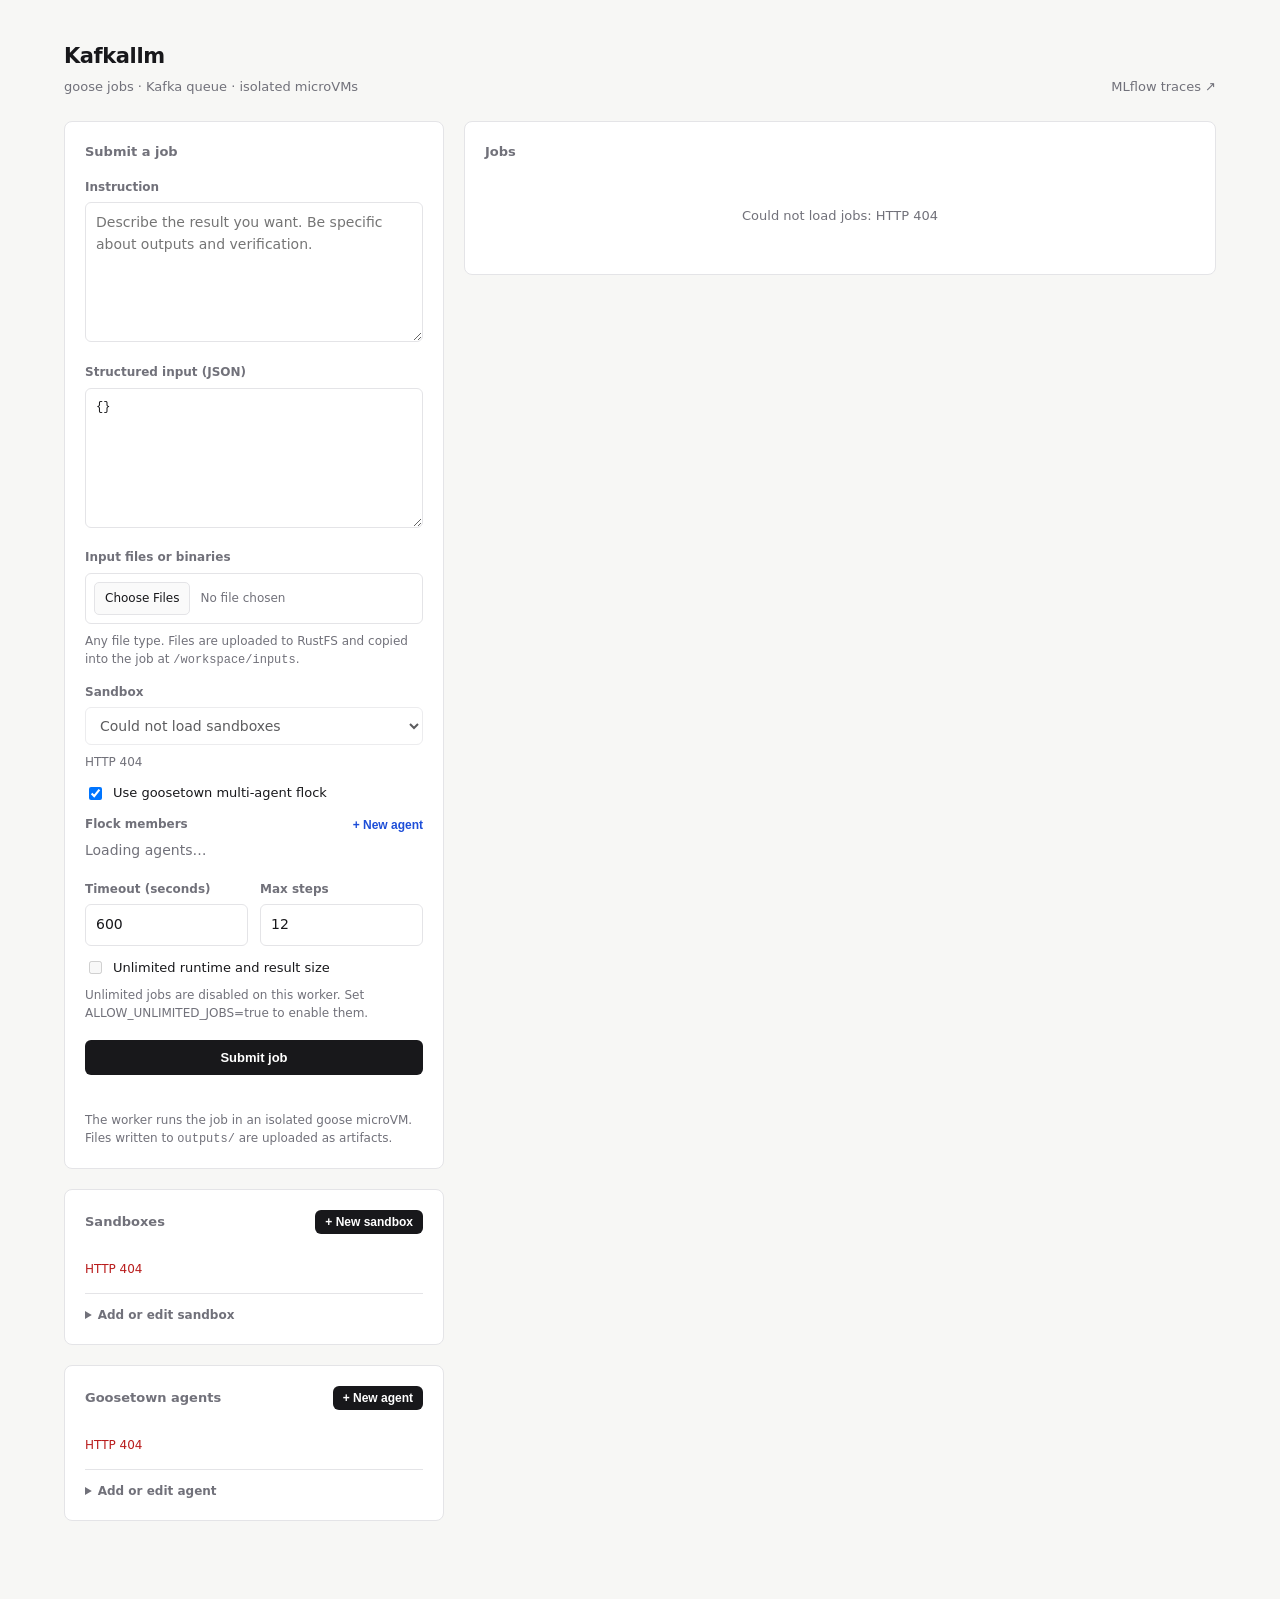
==== src/kafkallm/static/index.html @ 8dfeb46f "Add job cancellation and parallel worker slots" ====
<!doctype html>
<html lang="en">
<head>
  <meta charset="utf-8">
  <meta name="viewport" content="width=device-width, initial-scale=1">
  <title>Kafkallm · goose jobs</title>
  <style>
    :root {
      color-scheme: light;
      --bg: #f7f7f5;
      --panel: #ffffff;
      --panel-soft: #fafafa;
      --text: #18181b;
      --muted: #71717a;
      --border: #e4e4e7;
      --border-soft: #f0f0f1;
      --accent: #18181b;
      --accent-soft: #f4f4f5;
      --ok: #15803d;
      --warn: #a16207;
      --err: #b91c1c;
      --info: #1d4ed8;
    }
    * { box-sizing: border-box; }
    html { -webkit-text-size-adjust: 100%; }
    body {
      margin: 0;
      background: var(--bg);
      color: var(--text);
      font: 14px/1.55 ui-sans-serif, system-ui, -apple-system, "Segoe UI", sans-serif;
    }
    header {
      max-width: 1200px;
      margin: 0 auto;
      padding: 40px 24px 24px;
      display: flex;
      align-items: flex-end;
      justify-content: space-between;
      gap: 24px;
      flex-wrap: wrap;
    }
    header h1 {
      margin: 0;
      font-size: 21px;
      font-weight: 650;
      letter-spacing: -0.02em;
    }
    header .sub {
      margin: 4px 0 0;
      color: var(--muted);
      font-size: 13px;
    }
    header a.sub {
      text-decoration: none;
    }
    header a.sub:hover {
      color: var(--text);
    }
    main {
      max-width: 1200px;
      margin: 0 auto;
      padding: 0 24px 80px;
      display: grid;
      grid-template-columns: minmax(300px, 380px) minmax(0, 1fr);
      gap: 20px;
      align-items: start;
    }
    main > *,
    .stack,
    .stack > *,
    section {
      min-width: 0;
    }
    @media (max-width: 860px) {
      header { padding-top: 24px; }
      main { grid-template-columns: 1fr; }
    }
    section {
      background: var(--panel);
      border: 1px solid var(--border);
      border-radius: 8px;
      padding: 20px;
    }
    h2 {
      margin: 0 0 16px;
      font-size: 13px;
      font-weight: 600;
      color: var(--muted);
    }
    label {
      display: block;
      margin: 14px 0 6px;
      font-size: 12px;
      font-weight: 550;
      color: var(--muted);
    }
    input, textarea, select {
      width: 100%;
      background: #fff;
      color: var(--text);
      border: 1px solid var(--border);
      border-radius: 6px;
      padding: 9px 10px;
      font: inherit;
      outline: none;
      transition: border-color .15s ease, box-shadow .15s ease;
    }
    input:focus, textarea:focus, select:focus {
      border-color: #a1a1aa;
      box-shadow: 0 0 0 3px var(--accent-soft);
    }
    textarea {
      min-height: 140px;
      resize: vertical;
    }
    #input {
      font-family: ui-monospace, SFMono-Regular, Menlo, monospace;
      font-size: 12px;
    }
    input[type="file"] {
      color: var(--muted);
      font-size: 12px;
      padding: 8px;
    }
    input[type="file"]::file-selector-button {
      margin-right: 10px;
      padding: 6px 10px;
      border: 1px solid var(--border);
      border-radius: 5px;
      background: var(--panel-soft);
      color: var(--text);
      font: inherit;
      cursor: pointer;
    }
    .row {
      display: grid;
      grid-template-columns: 1fr 1fr;
      gap: 12px;
    }
    button {
      margin-top: 18px;
      width: 100%;
      padding: 10px 14px;
      border: 0;
      border-radius: 6px;
      background: var(--accent);
      color: #fff;
      font-weight: 600;
      font-size: 13px;
      cursor: pointer;
      transition: background .15s ease, opacity .15s ease;
    }
    button:hover { background: #27272a; }
    button:disabled { opacity: .45; cursor: wait; }
    .hint {
      color: var(--muted);
      font-size: 12px;
      line-height: 1.5;
      margin-top: 8px;
    }
    .message {
      min-height: 18px;
      margin-top: 10px;
      font-size: 12px;
    }
    .message.error { color: var(--err); }
    .message.ok { color: var(--ok); }
    table {
      width: 100%;
      border-collapse: collapse;
      font-size: 13px;
    }
    th {
      padding: 0 8px 8px;
      border-bottom: 1px solid var(--border);
      color: var(--muted);
      font-size: 11px;
      font-weight: 600;
      text-align: left;
    }
    td {
      padding: 10px 8px;
      border-bottom: 1px solid var(--border-soft);
      vertical-align: middle;
    }
    tbody tr { cursor: pointer; }
    tbody tr:hover { background: var(--panel-soft); }
    tbody tr.selected { background: var(--accent-soft); }
    tbody tr:last-child td { border-bottom: 0; }
    .badge {
      display: inline-block;
      padding: 2px 7px;
      border-radius: 4px;
      background: var(--accent-soft);
      color: var(--muted);
      font-size: 10px;
      font-weight: 650;
      letter-spacing: .03em;
      text-transform: uppercase;
      white-space: nowrap;
    }
    .badge.queued { background: #fef3c7; color: var(--warn); }
    .badge.running { background: #dbeafe; color: var(--info); }
    .badge.succeeded { background: #dcfce7; color: var(--ok); }
    .badge.failed, .badge.invalid { background: #fee2e2; color: var(--err); }
    .badge.cancelled { background: #f4f4f5; color: var(--muted); }
    button.danger {
      background: var(--err);
    }
    button.danger:hover { background: #991b1b; }
    .mono {
      font-family: ui-monospace, SFMono-Regular, Menlo, monospace;
      font-size: 12px;
    }
    .muted { color: var(--muted); }
    .snippet {
      max-width: 360px;
      overflow: hidden;
      text-overflow: ellipsis;
      white-space: nowrap;
    }
    .empty {
      padding: 28px 8px;
      color: var(--muted);
      font-size: 13px;
      text-align: center;
    }
    .stack { display: grid; gap: 20px; align-items: start; }
    .check {
      display: flex;
      align-items: center;
      gap: 8px;
      margin: 12px 0 4px;
      color: var(--text);
      font-size: 13px;
      font-weight: 500;
    }
    .check input { width: auto; }
    .agent-options { display: grid; gap: 6px; margin-bottom: 4px; }
    .agent-options[hidden] { display: none; }
    .agent-option {
      display: flex;
      align-items: center;
      gap: 8px;
      padding: 7px 9px;
      border: 1px solid var(--border);
      border-radius: 6px;
      font-size: 12px;
    }
    .agent-option input { width: auto; }
    .agent-option .role {
      margin-left: auto;
      color: var(--muted);
      font-size: 11px;
    }
    .agent-list {
      display: grid;
      gap: 8px;
      min-width: 0;
    }
    .agent-row {
      display: flex;
      align-items: flex-start;
      flex-wrap: wrap;
      gap: 8px 12px;
      min-width: 0;
      padding: 10px;
      border: 1px solid var(--border);
      border-radius: 6px;
    }
    .agent-row.disabled { opacity: .55; }
    .agent-row .info {
      flex: 1 1 150px;
      min-width: 0;
      overflow: hidden;
    }
    .agent-row .name {
      font-size: 13px;
      font-weight: 600;
      overflow-wrap: anywhere;
    }
    .agent-row .meta {
      color: var(--muted);
      font-size: 11px;
      overflow-wrap: anywhere;
    }
    .agent-row .actions {
      display: flex;
      flex: 0 0 auto;
      flex-wrap: wrap;
      gap: 6px;
    }
    .agent-row button {
      width: auto;
      margin: 0;
      padding: 4px 8px;
      border: 1px solid var(--border);
      background: transparent;
      color: var(--muted);
      font-size: 11px;
      font-weight: 500;
    }
    .agent-row button:hover {
      background: var(--panel-soft);
      color: var(--text);
    }
    details {
      margin-top: 14px;
      padding-top: 12px;
      border-top: 1px solid var(--border);
    }
    summary {
      cursor: pointer;
      color: var(--muted);
      font-size: 12px;
      font-weight: 600;
    }
    #agent-instructions {
      min-height: 90px;
      font-family: ui-monospace, SFMono-Regular, Menlo, monospace;
      font-size: 12px;
    }
    .agent-actions { display: flex; gap: 8px; }
    .agent-actions button { margin-top: 14px; }
    .panel-head {
      display: flex;
      align-items: center;
      justify-content: space-between;
      gap: 12px;
      margin-bottom: 16px;
    }
    .panel-head h2 { margin: 0; }
    .compact {
      width: auto;
      margin: 0;
      padding: 5px 10px;
      font-size: 12px;
      font-weight: 600;
    }
    button.link-button {
      width: auto;
      margin: 0;
      padding: 0;
      border: 0;
      background: transparent;
      color: var(--info);
      font-size: 12px;
      font-weight: 600;
    }
    button.link-button:hover {
      background: transparent;
      color: var(--text);
      text-decoration: underline;
    }
    .flock-head {
      display: flex;
      align-items: center;
      justify-content: space-between;
      gap: 8px;
      margin: 12px 0 6px;
      font-size: 12px;
    }
    .flock-head .muted {
      font-size: 12px;
      font-weight: 600;
    }
    #sandbox-instructions { min-height: 90px; }
    #sandbox-env {
      min-height: 76px;
      font-family: ui-monospace, SFMono-Regular, Menlo, monospace;
      font-size: 12px;
    }
    button.secondary {
      background: transparent;
      color: var(--muted);
      border: 1px solid var(--border);
    }
    button.secondary:hover {
      background: var(--panel-soft);
      color: var(--text);
    }
    #jobs {
      max-width: 100%;
      overflow-x: auto;
    }
    #jobs table {
      width: 100%;
      min-width: 0;
      table-layout: fixed;
    }
    #jobs th,
    #jobs td {
      overflow-wrap: anywhere;
    }
    #jobs td.mono {
      word-break: break-all;
    }
    tbody tr.detail-row { cursor: default; }
    tbody tr.detail-row:hover { background: transparent; }
    .detail-row > td {
      padding: 0 8px 18px;
      background: var(--panel-soft);
      overflow-wrap: anywhere;
    }
    .detail-row .mono {
      word-break: break-all;
    }
    .detail-row section {
      margin: 0;
      padding: 18px 4px 4px;
      border: 0;
      border-top: 1px solid var(--border);
      border-radius: 0;
    }
    .grid {
      display: grid;
      grid-template-columns: repeat(auto-fit, minmax(150px, 1fr));
      gap: 14px 20px;
      margin-bottom: 4px;
    }
    .field .k {
      color: var(--muted);
      font-size: 11px;
      font-weight: 600;
    }
    .field .v {
      margin-top: 2px;
      font-size: 13px;
      word-break: break-word;
    }
    .block { margin-top: 20px; }
    .block h3 {
      margin: 0 0 7px;
      color: var(--muted);
      font-size: 11px;
      font-weight: 600;
    }
    .block-head {
      display: flex;
      align-items: center;
      justify-content: space-between;
      gap: 12px;
      margin-bottom: 7px;
    }
    .block-head h3 { margin: 0; }
    .download-link {
      color: var(--info);
      font-size: 12px;
      font-weight: 600;
      white-space: nowrap;
      text-decoration: none;
    }
    .download-link:hover { text-decoration: underline; }
    .artifact-line {
      display: flex;
      align-items: baseline;
      justify-content: space-between;
      gap: 12px;
      padding: 5px 0;
      border-bottom: 1px solid var(--border-soft);
    }
    .artifact-line:last-child { border-bottom: 0; }
    .artifact-line .mono { word-break: break-all; }
    pre {
      margin: 0;
      padding: 12px;
      background: var(--panel-soft);
      border: 1px solid var(--border);
      border-radius: 6px;
      overflow: auto;
      max-height: 320px;
      white-space: pre-wrap;
      word-break: break-word;
      font: 12px/1.6 ui-monospace, SFMono-Regular, Menlo, monospace;
    }
    .events { border-top: 1px solid var(--border-soft); }
    .event {
      padding: 10px 0;
      border: 0;
      border-bottom: 1px solid var(--border-soft);
      border-radius: 0;
      background: transparent;
    }
    .event:last-child { border-bottom: 0; }
    .event .line {
      display: flex;
      gap: 10px;
      flex-wrap: wrap;
      align-items: baseline;
    }
    .event .type { font-weight: 600; }
    .event .err {
      margin-top: 4px;
      color: var(--err);
      font-size: 12px;
      white-space: pre-wrap;
    }
    a {
      color: var(--text);
      text-underline-offset: 2px;
    }
  </style>
</head>
<body>
  <header>
    <div>
      <h1>Kafkallm</h1>
      <p class="sub">goose jobs · Kafka queue · isolated microVMs</p>
    </div>
    <a class="sub" href="http://localhost:5000" target="_blank" rel="noreferrer">MLflow traces ↗</a>
  </header>

  <main>
    <div class="stack">
    <section>
      <h2>Submit a job</h2>
      <form id="job-form">
        <label for="instruction">Instruction</label>
        <textarea id="instruction" required placeholder="Describe the result you want. Be specific about outputs and verification."></textarea>

        <label for="input">Structured input (JSON)</label>
        <textarea id="input" spellcheck="false">{}</textarea>

        <label for="files">Input files or binaries</label>
        <input id="files" type="file" multiple>
        <div class="hint">Any file type. Files are uploaded to RustFS and copied into the job at <span class="mono">/workspace/inputs</span>.</div>

        <label for="sandbox">Sandbox</label>
        <select id="sandbox" disabled>
          <option value="">Loading sandboxes…</option>
        </select>
        <div id="sandbox-hint" class="hint">The environment provides the job image and its tools.</div>

        <label class="check"><input id="multi_agent" type="checkbox" checked> Use goosetown multi-agent flock</label>
        <div class="flock-head">
          <span class="muted">Flock members</span>
          <button id="agent-new-inline" type="button" class="link-button">+ New agent</button>
        </div>
        <div id="agent-options" class="agent-options"><span class="muted">Loading agents…</span></div>

        <div id="limit-fields" class="row">
          <div>
            <label for="timeout">Timeout (seconds)</label>
            <input id="timeout" type="number" min="1" max="3600" value="600">
          </div>
          <div>
            <label for="max_steps">Max steps</label>
            <input id="max_steps" type="number" min="1" max="50" value="12">
          </div>
        </div>

        <label class="check"><input id="unlimited" type="checkbox" disabled> Unlimited runtime and result size</label>
        <div id="unlimited-hint" class="hint">Checking this disables the job timeout and Goose turn cap. Oversized results are preserved as a <span class="mono">result-full.md</span> artifact.</div>

        <button id="submit" type="submit">Submit job</button>
        <div id="message" class="message"></div>
        <div class="hint">The worker runs the job in an isolated goose microVM. Files written to <span class="mono">outputs/</span> are uploaded as artifacts.</div>
      </form>
    </section>

    <section id="sandboxes-panel">
      <div class="panel-head">
        <h2>Sandboxes</h2>
        <button id="sandbox-new" type="button" class="compact">+ New sandbox</button>
      </div>
      <div id="sandboxes" class="agent-list"><span class="muted">Loading sandboxes…</span></div>
      <details id="sandbox-details">
        <summary>Add or edit sandbox</summary>
        <form id="sandbox-form">
          <input id="sandbox-id" type="hidden">
          <label for="sandbox-name">Name</label>
          <input id="sandbox-name" required placeholder="e.g. Malware analysis">
          <label for="sandbox-image">Container image</label>
          <input id="sandbox-image" required placeholder="localhost/kafkallm-malware-job:latest">
          <div class="hint">Build the image into the rootless Podman storage first. Registry images are pulled when the worker can reach them.</div>
          <label for="sandbox-description">Description</label>
          <input id="sandbox-description" placeholder="What this environment is for">
          <label for="sandbox-instructions">Prompt notes (optional)</label>
          <textarea id="sandbox-instructions" placeholder="Capabilities or conventions the agent should know about this environment."></textarea>
          <label for="sandbox-env">Extra environment (JSON, optional)</label>
          <textarea id="sandbox-env" spellcheck="false" placeholder='{"MY_TOOL_HOME": "/opt/mytool"}'>{}</textarea>
          <label for="sandbox-extensions">Goose extensions (comma separated, optional)</label>
          <input id="sandbox-extensions" placeholder="rea:/opt/kafkallm/rea-mcp">
          <label class="check"><input id="sandbox-enabled" type="checkbox" checked> Enabled</label>
          <div class="agent-actions">
            <button id="sandbox-save" type="submit">Save sandbox</button>
            <button id="sandbox-reset" type="button" class="secondary">New</button>
          </div>
          <div id="sandbox-message" class="message"></div>
        </form>
      </details>
    </section>

    <section id="agents-panel">
      <div class="panel-head">
        <h2>Goosetown agents</h2>
        <button id="agent-new" type="button" class="compact">+ New agent</button>
      </div>
      <div id="agents" class="agent-list"><span class="muted">Loading agents…</span></div>
      <details>
        <summary>Add or edit agent</summary>
        <form id="agent-form">
          <input id="agent-id" type="hidden">
          <label for="agent-name">Name</label>
          <input id="agent-name" required placeholder="e.g. Security reviewer">
          <div class="hint">The name is shown in the flock list and can be changed at any time.</div>
          <div class="row">
            <div>
              <label for="agent-role">Role</label>
              <input id="agent-role" placeholder="reviewer">
            </div>
            <div>
              <label for="agent-skills">Skills (comma separated)</label>
              <input id="agent-skills" placeholder="goosetown-reviewer">
            </div>
          </div>
          <label for="agent-description">Description</label>
          <input id="agent-description" placeholder="What this agent is for">
          <label for="agent-instructions">Instructions</label>
          <textarea id="agent-instructions" class="small" placeholder="Role-specific instructions passed to the delegate."></textarea>
          <label class="check"><input id="agent-enabled" type="checkbox" checked> Enabled</label>
          <div class="agent-actions">
            <button id="agent-save" type="submit">Save agent</button>
            <button id="agent-reset" type="button" class="secondary">New</button>
          </div>
          <div id="agent-message" class="message"></div>
        </form>
      </details>
    </section>
    </div>

    <section>
      <h2>Jobs</h2>
      <div id="jobs" class="empty">Loading…</div>
    </section>
  </main>

  <script>
    const state = { jobs: [], agents: [], sandboxes: [], features: { unlimited_jobs: false }, selected: null, selectedAgents: null, detail: null, detailError: null, timer: null };
    const $ = (id) => document.getElementById(id);

    function esc(value) {
      return String(value ?? "").replace(/[&<>"']/g, (ch) => ({
        "&": "&amp;", "<": "&lt;", ">": "&gt;", '"': "&quot;", "'": "&#39;",
      }[ch]));
    }

    function fmtTime(value) {
      if (!value) return "—";
      const date = new Date(value);
      if (Number.isNaN(date.getTime())) return String(value);
      return date.toLocaleString();
    }

    function duration(job) {
      if (!job.started_at) return "—";
      const start = new Date(job.started_at).getTime();
      const end = job.finished_at ? new Date(job.finished_at).getTime() : Date.now();
      if (Number.isNaN(start) || Number.isNaN(end)) return "—";
      const seconds = Math.max(0, Math.round((end - start) / 1000));
      return seconds < 60 ? `${seconds}s` : `${Math.floor(seconds / 60)}m ${seconds % 60}s`;
    }

    function badge(status) {
      return `<span class="badge ${esc(status)}">${esc(status)}</span>`;
    }

    function jobStatus(job) {
      return job.cancelled ? "cancelled" : job.status;
    }

    async function api(path, options) {
      const response = await fetch(path, options);
      const data = await response.json().catch(() => ({}));
      if (!response.ok) throw new Error(data.error || `HTTP ${response.status}`);
      return data;
    }

    async function uploadFiles(files) {
      const form = new FormData();
      for (const file of files) form.append("files", file, file.name);
      const data = await api("/api/uploads", { method: "POST", body: form });
      return data.input_files || [];
    }

    const enabledAgents = () => state.agents.filter((agent) => agent.enabled);
    const enabledSandboxes = () => state.sandboxes.filter((sandbox) => sandbox.enabled);
    const sandboxSpec = (sandboxId) => state.sandboxes.find((sandbox) => sandbox.sandbox_id === sandboxId);
    const sandboxLabel = (sandboxId) => sandboxSpec(sandboxId)?.name || sandboxId || "default";

    function renderSandboxOptions() {
      const select = $("sandbox");
      const sandboxes = enabledSandboxes();
      if (!sandboxes.length) {
        select.innerHTML = `<option value="">No enabled sandboxes</option>`;
        select.disabled = true;
        $("sandbox-hint").textContent = "Add an environment below before submitting a job.";
        return;
      }
      const previous = select.value || "default";
      select.disabled = false;
      select.innerHTML = sandboxes.map((sandbox) => `
        <option value="${esc(sandbox.sandbox_id)}">${esc(sandbox.name)}</option>`).join("");
      if (sandboxes.some((sandbox) => sandbox.sandbox_id === previous)) {
        select.value = previous;
      } else if (sandboxes.some((sandbox) => sandbox.sandbox_id === "default")) {
        select.value = "default";
      } else {
        select.value = sandboxes[0].sandbox_id;
      }
      updateSandboxHint();
    }

    function updateSandboxHint() {
      const sandbox = sandboxSpec($("sandbox").value);
      $("sandbox-hint").textContent = sandbox
        ? `${sandbox.description || "No description."} Image: ${sandbox.image}.`
        : "The environment provides the job image and its tools.";
    }

    function renderSandboxes() {
      const container = $("sandboxes");
      if (!state.sandboxes.length) {
        container.innerHTML = `<span class="muted">No sandboxes yet.</span>`;
        return;
      }
      container.innerHTML = state.sandboxes.map((sandbox) => `
        <div class="agent-row ${sandbox.enabled ? "" : "disabled"}">
          <div class="info">
            <div class="name">${esc(sandbox.name)}</div>
            <div class="meta mono">${esc(sandbox.sandbox_id)} · ${esc(sandbox.image)}</div>
            <div class="meta">${esc(sandbox.description || "")}</div>
          </div>
          <div class="actions">
            <button type="button" data-sandbox-edit="${esc(sandbox.sandbox_id)}">Edit</button>
            ${sandbox.enabled && sandbox.sandbox_id !== "default" ? `<button type="button" data-sandbox-disable="${esc(sandbox.sandbox_id)}">Disable</button>` : ""}
          </div>
        </div>`).join("");
      for (const button of container.querySelectorAll("[data-sandbox-edit]")) {
        button.addEventListener("click", () => editSandbox(button.dataset.sandboxEdit));
      }
      for (const button of container.querySelectorAll("[data-sandbox-disable]")) {
        button.addEventListener("click", () => disableSandbox(button.dataset.sandboxDisable));
      }
    }

    async function loadSandboxes() {
      try {
        const data = await api("/api/sandboxes");
        state.sandboxes = data.sandboxes || [];
        renderSandboxOptions();
        renderSandboxes();
      } catch (error) {
        $("sandboxes").innerHTML = `<span class="message error">${esc(error.message)}</span>`;
        $("sandbox").innerHTML = `<option value="">Could not load sandboxes</option>`;
        $("sandbox").disabled = true;
        $("sandbox-hint").textContent = error.message;
      }
    }

    async function loadFeatures() {
      try {
        const data = await api("/api/features");
        state.features = { ...state.features, ...data };
      } catch (error) {
        state.features.unlimited_jobs = false;
      }
      $("unlimited").disabled = !state.features.unlimited_jobs;
      if (!state.features.unlimited_jobs) {
        $("unlimited").checked = false;
        $("unlimited-hint").textContent = "Unlimited jobs are disabled on this worker. Set ALLOW_UNLIMITED_JOBS=true to enable them.";
      }
      syncUnlimited();
    }

    function syncUnlimited() {
      const unlimited = $("unlimited").checked;
      $("limit-fields").style.display = unlimited ? "none" : "";
      $("timeout").disabled = unlimited;
      $("max_steps").disabled = unlimited;
    }

    function resetSandboxForm() {
      $("sandbox-id").value = "";
      $("sandbox-name").value = "";
      $("sandbox-image").value = "";
      $("sandbox-description").value = "";
      $("sandbox-instructions").value = "";
      $("sandbox-env").value = "{}";
      $("sandbox-extensions").value = "";
      $("sandbox-enabled").checked = true;
      $("sandbox-message").className = "message";
      $("sandbox-message").textContent = "";
    }

    function openNewSandbox() {
      resetSandboxForm();
      $("sandbox-details").open = true;
      $("sandbox-name").focus();
    }

    function editSandbox(sandboxId) {
      const sandbox = sandboxSpec(sandboxId);
      if (!sandbox) return;
      $("sandbox-id").value = sandbox.sandbox_id;
      $("sandbox-name").value = sandbox.name;
      $("sandbox-image").value = sandbox.image;
      $("sandbox-description").value = sandbox.description || "";
      $("sandbox-instructions").value = sandbox.instructions || "";
      $("sandbox-env").value = JSON.stringify(sandbox.env || {}, null, 2);
      $("sandbox-extensions").value = (sandbox.extensions || []).join(", ");
      $("sandbox-enabled").checked = sandbox.enabled;
      $("sandbox-message").className = "message";
      $("sandbox-message").textContent = "";
      $("sandbox-details").open = true;
      $("sandbox-name").focus();
    }

    async function disableSandbox(sandboxId) {
      try {
        await api(`/api/sandboxes/${encodeURIComponent(sandboxId)}`, { method: "DELETE" });
        await loadSandboxes();
      } catch (error) {
        $("sandbox-message").className = "message error";
        $("sandbox-message").textContent = error.message;
      }
    }

    function renderAgentOptions() {
      const container = $("agent-options");
      const agents = enabledAgents();
      if (!agents.length) {
        container.innerHTML = `<span class="muted" style="font-size:12px">No enabled agents. The job will use the built-in goosetown roles.</span>`;
        return;
      }
      const selected = state.selectedAgents === null
        ? new Set(agents.map((agent) => agent.agent_id))
        : new Set(state.selectedAgents);
      container.innerHTML = agents.map((agent) => `
        <label class="agent-option">
          <input type="checkbox" value="${esc(agent.agent_id)}" ${selected.has(agent.agent_id) ? "checked" : ""}>
          <span>${esc(agent.name)}</span>
          <span class="role">${esc(agent.role)}</span>
        </label>`).join("");
      for (const input of container.querySelectorAll("input")) {
        input.addEventListener("change", () => {
          state.selectedAgents = Array.from(
            container.querySelectorAll("input:checked")
          ).map((item) => item.value);
        });
      }
    }

    function syncAgentOptions() {
      $("agent-options").hidden = !$("multi_agent").checked;
    }

    function renderAgents() {
      const container = $("agents");
      if (!state.agents.length) {
        container.innerHTML = `<span class="muted">No agents yet.</span>`;
        return;
      }
      container.innerHTML = state.agents.map((agent) => `
        <div class="agent-row ${agent.enabled ? "" : "disabled"}">
          <div class="info">
            <div class="name">${esc(agent.name)}</div>
            <div class="meta">${esc(agent.role)} · ${esc((agent.skills || []).join(", ") || "no skills")}</div>
            <div class="meta">${esc(agent.description || "")}</div>
          </div>
          <div class="actions">
            <button type="button" data-edit="${esc(agent.agent_id)}">Edit</button>
            ${agent.enabled ? `<button type="button" data-disable="${esc(agent.agent_id)}">Disable</button>` : ""}
          </div>
        </div>`).join("");
      for (const button of container.querySelectorAll("[data-edit]")) {
        button.addEventListener("click", () => editAgent(button.dataset.edit));
      }
      for (const button of container.querySelectorAll("[data-disable]")) {
        button.addEventListener("click", () => disableAgent(button.dataset.disable));
      }
    }

    async function loadAgents() {
      try {
        const data = await api("/api/agents");
        state.agents = data.agents || [];
        renderAgentOptions();
        renderAgents();
      } catch (error) {
        $("agents").innerHTML = `<span class="message error">${esc(error.message)}</span>`;
      }
    }

    function resetAgentForm() {
      $("agent-id").value = "";
      $("agent-name").value = "";
      $("agent-role").value = "";
      $("agent-skills").value = "";
      $("agent-description").value = "";
      $("agent-instructions").value = "";
      $("agent-enabled").checked = true;
      $("agent-message").className = "message";
      $("agent-message").textContent = "";
    }

    function openNewAgent() {
      resetAgentForm();
      $("agents-panel").querySelector("details").open = true;
      $("agent-name").focus();
    }

    function editAgent(agentId) {
      const agent = state.agents.find((item) => item.agent_id === agentId);
      if (!agent) return;
      $("agent-id").value = agent.agent_id;
      $("agent-name").value = agent.name;
      $("agent-role").value = agent.role;
      $("agent-skills").value = (agent.skills || []).join(", ");
      $("agent-description").value = agent.description || "";
      $("agent-instructions").value = agent.instructions || "";
      $("agent-enabled").checked = agent.enabled;
      $("agent-message").className = "message";
      $("agent-message").textContent = "";
      $("agents-panel").querySelector("details").open = true;
      $("agent-name").focus();
    }

    async function disableAgent(agentId) {
      try {
        await api(`/api/agents/${encodeURIComponent(agentId)}`, { method: "DELETE" });
        await loadAgents();
      } catch (error) {
        $("agents").innerHTML = `<span class="message error">${esc(error.message)}</span>`;
      }
    }

    function renderJobs() {
      if (!state.jobs.length) {
        $("jobs").className = "empty";
        $("jobs").textContent = "No jobs yet. Submit one.";
        return;
      }
      $("jobs").className = "";
      const rows = state.jobs.map((job) => {
        const selected = job.job_id === state.selected;
        return `
        <tr data-id="${esc(job.job_id)}" class="${selected ? "selected" : ""}">
          <td>${badge(jobStatus(job))}</td>
          <td class="mono">${esc(job.job_id)}</td>
          <td><div class="snippet" title="${esc(job.instruction)}">${esc(job.instruction)}</div></td>
          <td class="muted">${esc(sandboxLabel(job.sandbox))}</td>
          <td class="muted">${esc(fmtTime(job.submitted_at))}</td>
          <td class="muted">${esc(duration(job))}</td>
          <td class="muted">${esc(job.steps ?? 0)}</td>
        </tr>${selected ? renderDetailRow() : ""}`;
      }).join("");
      $("jobs").innerHTML = `<table>
        <colgroup>
          <col style="width: 11%">
          <col style="width: 22%">
          <col style="width: 28%">
          <col style="width: 8%">
          <col style="width: 15%">
          <col style="width: 10%">
          <col style="width: 6%">
        </colgroup>
        <thead><tr><th>Status</th><th>Job</th><th>Instruction</th><th>Sandbox</th><th>Submitted</th><th>Duration</th><th>Steps</th></tr></thead>
        <tbody>${rows}</tbody>
      </table>`;
      for (const row of $("jobs").querySelectorAll("tbody tr[data-id]")) {
        row.addEventListener("click", () => selectJob(row.dataset.id));
      }
      const stop = $("jobs").querySelector("[data-stop-job]");
      if (stop) {
        stop.addEventListener("click", (event) => {
          event.stopPropagation();
          cancelJob(stop.dataset.stopJob);
        });
      }
    }

    function renderDetailRow() {
      let content;
      if (state.detailError) {
        content = `<section><h2>Job detail</h2><div class="message error">${esc(state.detailError)}</div></section>`;
      } else if (state.detail && state.detail.job_id === state.selected) {
        content = renderDetail(state.detail);
      } else {
        content = `<section><h2>Job detail</h2><span class="muted">Loading…</span></section>`;
      }
      return `<tr class="detail-row"><td colspan="7">${content}</td></tr>`;
    }

    async function loadJobs() {
      try {
        const data = await api("/api/jobs");
        state.jobs = data.jobs || [];
        renderJobs();
      } catch (error) {
        $("jobs").className = "empty";
        $("jobs").textContent = `Could not load jobs: ${error.message}`;
      }
    }

    async function selectJob(jobId) {
      state.selected = jobId;
      state.detail = null;
      state.detailError = null;
      renderJobs();
      await loadDetail();
    }

    async function cancelJob(jobId) {
      try {
        await api(`/api/jobs/${encodeURIComponent(jobId)}/cancel`, {
          method: "POST",
        });
        await loadJobs();
        await loadDetail();
      } catch (error) {
        state.detailError = error.message;
        renderJobs();
      }
    }

    async function loadDetail() {
      if (!state.selected) {
        state.detail = null;
        state.detailError = null;
        return;
      }
      const selected = state.selected;
      try {
        const job = await api(`/api/jobs/${encodeURIComponent(selected)}`);
        if (state.selected !== selected) return;
        state.detail = job;
        state.detailError = null;
      } catch (error) {
        if (state.selected !== selected) return;
        state.detail = null;
        state.detailError = error.message;
      }
      renderJobs();
    }

    function renderDetail(job) {
      const usage = job.usage && Object.keys(job.usage).length
        ? Object.entries(job.usage).map(([k, v]) => `${esc(k)}=${esc(v)}`).join(" · ")
        : "—";
      const inputFiles = (job.input_files || []).length
        ? `<div class="events">${job.input_files.map((a) => `<div class="mono">${esc(a.bucket)}/${esc(a.key)}</div>`).join("")}</div>`
        : `<span class="muted">none</span>`;
      const artifacts = (job.artifacts || []).length
        ? `<div class="events">${job.artifacts.map((a, index) => `
            <div class="artifact-line">
              <span class="mono">${esc(a.bucket)}/${esc(a.key)}</span>
              <a class="download-link" href="/api/jobs/${encodeURIComponent(job.job_id)}/artifacts/${index}" download>Download</a>
            </div>`).join("")}</div>`
        : `<span class="muted">none</span>`;
      const events = (job.events || []).length
        ? `<div class="events">${job.events.map((event) => `
            <div class="event">
              <div class="line">
                <span class="type">${esc(event.type)}</span>
                <span class="muted">${esc(event.status)}</span>
                <span class="muted mono">${esc(fmtTime(event.timestamp))}</span>
                ${event.duration_ms ? `<span class="muted mono">${esc(Math.round(event.duration_ms))} ms</span>` : ""}
              </div>
              ${event.error ? `<div class="err">${esc(event.error)}</div>` : ""}
            </div>`).join("")}</div>`
        : `<span class="muted">No events yet.</span>`;
      return `<section>
        <h2>Job detail</h2>
        <div class="grid">
          <div class="field"><div class="k">Status</div><div class="v">${badge(jobStatus(job))}</div></div>
          <div class="field"><div class="k">Job</div><div class="v mono">${esc(job.job_id)}</div></div>
          <div class="field"><div class="k">Run</div><div class="v mono">${esc(job.run_id)}</div></div>
          <div class="field"><div class="k">Worker</div><div class="v mono">${esc(job.worker_id || "—")}</div></div>
          <div class="field"><div class="k">Submitted</div><div class="v">${esc(fmtTime(job.submitted_at))}</div></div>
          <div class="field"><div class="k">Started</div><div class="v">${esc(fmtTime(job.started_at))}</div></div>
          <div class="field"><div class="k">Finished</div><div class="v">${esc(fmtTime(job.finished_at))}</div></div>
          <div class="field"><div class="k">Sandbox</div><div class="v">${esc(sandboxLabel(job.sandbox))}${sandboxSpec(job.sandbox)?.description ? ` <span class="muted">${esc(sandboxSpec(job.sandbox).description)}</span>` : ""}</div></div>
          <div class="field"><div class="k">Mode</div><div class="v">${job.multi_agent === false ? "single agent" : "goosetown flock"}</div></div>
          <div class="field"><div class="k">Runtime</div><div class="v">${job.unlimited ? "unlimited" : `${esc(job.timeout_seconds)}s`}</div></div>
          <div class="field"><div class="k">Max steps</div><div class="v">${job.unlimited ? "unlimited" : esc(job.max_steps)}</div></div>
          <div class="field"><div class="k">Flock</div><div class="v">${esc((job.agent_names || []).join(", ") || "built-in roles")}</div></div>
          <div class="field"><div class="k">Usage</div><div class="v mono">${usage}</div></div>
        </div>
        ${job.status === "queued" || job.status === "running" ? `<div class="block">
          <button id="stop-job" type="button" class="danger" data-stop-job="${esc(job.job_id)}">Stop job</button>
          <div class="hint">Requests cancellation. The worker stops the microVM and marks the job as cancelled.</div>
        </div>` : ""}
        <div class="block"><h3>Instruction</h3><pre>${esc(job.instruction)}</pre></div>
        ${job.result ? `<div class="block">
          <div class="block-head">
            <h3>Result</h3>
            <a class="download-link" href="/api/jobs/${encodeURIComponent(job.job_id)}/result" download>Download result</a>
          </div>
          <pre>${esc(job.result)}</pre>
        </div>` : ""}
        ${job.error ? `<div class="block"><h3>Error</h3><pre>${esc(job.error)}</pre></div>` : ""}
        ${job.artifact_error ? `<div class="block"><h3>Artifact error</h3><pre>${esc(job.artifact_error)}</pre></div>` : ""}
        <div class="block"><h3>Input files</h3>${inputFiles}</div>
        <div class="block"><h3>Artifacts</h3>${artifacts}</div>
        <div class="block"><h3>Audit events</h3>${events}</div>
      </section>`;
    }

    $("multi_agent").addEventListener("change", syncAgentOptions);
    $("sandbox").addEventListener("change", updateSandboxHint);
    $("unlimited").addEventListener("change", syncUnlimited);
    syncAgentOptions();

    $("job-form").addEventListener("submit", async (event) => {
      event.preventDefault();
      const button = $("submit");
      const message = $("message");
      const files = Array.from($("files").files || []);
      button.disabled = true;
      message.className = "message";
      message.textContent = files.length ? "Uploading files…" : "Submitting…";
      try {
        const sandbox = $("sandbox").value;
        if (!sandbox) throw new Error("Select an enabled sandbox first.");
        const input = JSON.parse($("input").value || "{}");
        const inputFiles = files.length ? await uploadFiles(files) : [];
        message.textContent = "Submitting…";
        const multiAgent = $("multi_agent").checked;
        const agentIds = multiAgent
          ? Array.from($("agent-options").querySelectorAll("input:checked")).map((item) => item.value)
          : [];
        const payload = {
          instruction: $("instruction").value.trim(),
          input,
          input_files: inputFiles,
          sandbox,
          multi_agent: multiAgent,
          agent_ids: agentIds,
          unlimited: $("unlimited").checked,
          timeout_seconds: Number($("timeout").value),
          max_steps: Number($("max_steps").value),
        };
        const job = await api("/api/jobs", {
          method: "POST",
          headers: { "Content-Type": "application/json" },
          body: JSON.stringify(payload),
        });
        message.className = "message ok";
        message.textContent = `Queued ${job.job_id}`;
        $("instruction").value = "";
        $("files").value = "";
        await loadJobs();
        await selectJob(job.job_id);
      } catch (error) {
        message.className = "message error";
        message.textContent = error.message;
      } finally {
        button.disabled = false;
      }
    });

    $("agent-new").addEventListener("click", openNewAgent);
    $("agent-new-inline").addEventListener("click", openNewAgent);
    $("agent-reset").addEventListener("click", resetAgentForm);

    $("agent-form").addEventListener("submit", async (event) => {
      event.preventDefault();
      const button = $("agent-save");
      const message = $("agent-message");
      button.disabled = true;
      message.className = "message";
      message.textContent = "";
      try {
        const payload = {
          agent_id: $("agent-id").value || undefined,
          name: $("agent-name").value.trim(),
          role: $("agent-role").value.trim() || "custom",
          description: $("agent-description").value.trim(),
          instructions: $("agent-instructions").value.trim(),
          skills: $("agent-skills").value.split(",").map((value) => value.trim()).filter(Boolean),
          enabled: $("agent-enabled").checked,
        };
        if (!payload.agent_id) delete payload.agent_id;
        const created = await api("/api/agents", {
          method: "POST",
          headers: { "Content-Type": "application/json" },
          body: JSON.stringify(payload),
        });
        if (created.enabled && state.selectedAgents !== null) {
          state.selectedAgents = Array.from(
            new Set([...state.selectedAgents, created.agent_id])
          );
        }
        resetAgentForm();
        await loadAgents();
        $("agent-message").className = "message ok";
        $("agent-message").textContent = `Saved ${created.name}.`;
      } catch (error) {
        $("agent-message").className = "message error";
        $("agent-message").textContent = error.message;
      } finally {
        button.disabled = false;
      }
    });

    $("sandbox-new").addEventListener("click", openNewSandbox);
    $("sandbox-reset").addEventListener("click", resetSandboxForm);

    $("sandbox-form").addEventListener("submit", async (event) => {
      event.preventDefault();
      const button = $("sandbox-save");
      const message = $("sandbox-message");
      button.disabled = true;
      message.className = "message";
      message.textContent = "";
      try {
        const rawEnv = $("sandbox-env").value.trim();
        const env = rawEnv ? JSON.parse(rawEnv) : {};
        if (!env || Array.isArray(env) || typeof env !== "object") {
          throw new Error("Extra environment must be a JSON object.");
        }
        const payload = {
          sandbox_id: $("sandbox-id").value || undefined,
          name: $("sandbox-name").value.trim(),
          image: $("sandbox-image").value.trim(),
          description: $("sandbox-description").value.trim(),
          instructions: $("sandbox-instructions").value.trim(),
          env,
          extensions: $("sandbox-extensions").value.split(",").map((value) => value.trim()).filter(Boolean),
          enabled: $("sandbox-enabled").checked,
        };
        if (!payload.sandbox_id) delete payload.sandbox_id;
        const saved = await api("/api/sandboxes", {
          method: "POST",
          headers: { "Content-Type": "application/json" },
          body: JSON.stringify(payload),
        });
        resetSandboxForm();
        await loadSandboxes();
        $("sandbox-message").className = "message ok";
        $("sandbox-message").textContent = `Saved ${saved.name}.`;
      } catch (error) {
        $("sandbox-message").className = "message error";
        $("sandbox-message").textContent = error.message;
      } finally {
        button.disabled = false;
      }
    });

    loadJobs();
    loadAgents();
    loadSandboxes();
    loadFeatures();
    state.timer = setInterval(async () => {
      await loadJobs();
      await loadDetail();
    }, 2000);
  </script>
</body>
</html>
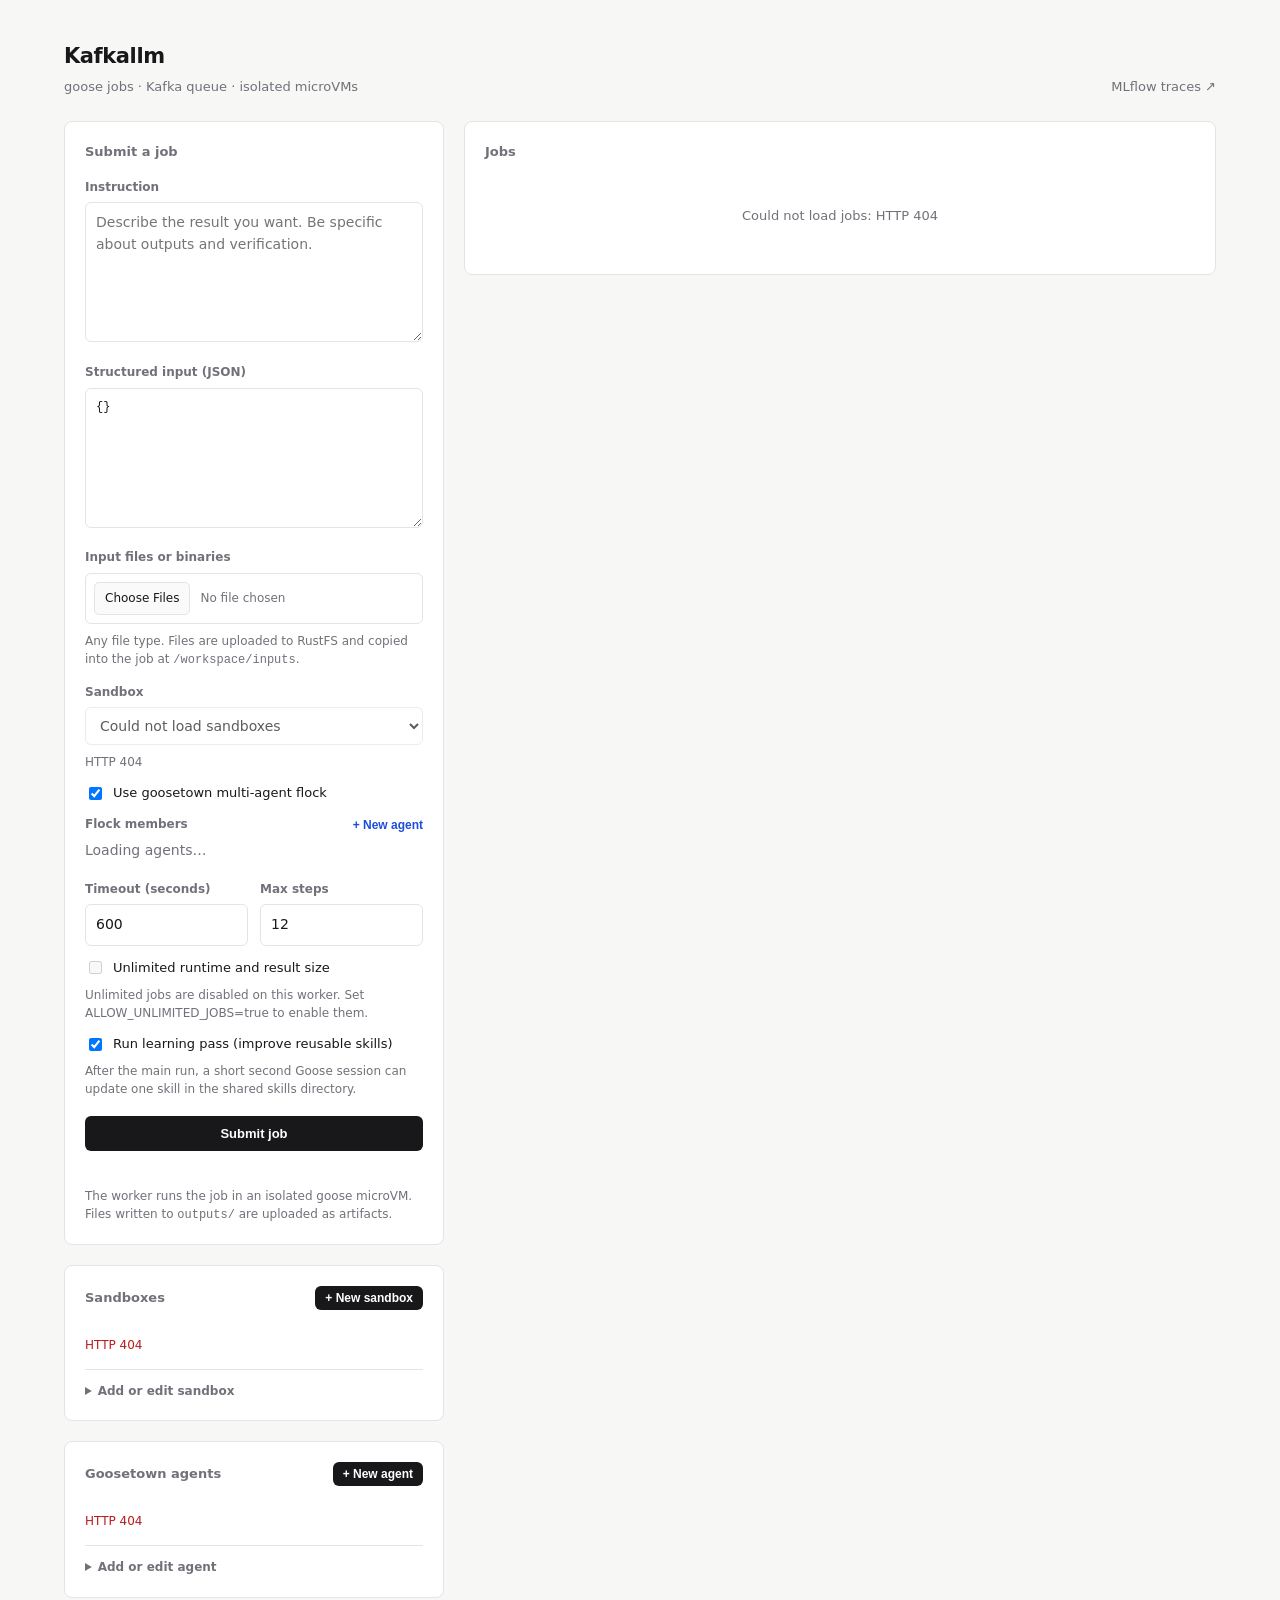
==== commit 0dae6b55: "Replace Redpanda with Kafka and extend the job lifecycle - Run Apache Kafka 4.4 in KRaft mode and th" ====
--- a/src/kafkallm/static/index.html
+++ b/src/kafkallm/static/index.html
@@ -474,6 +474,15 @@
       font: 12px/1.6 ui-monospace, SFMono-Regular, Menlo, monospace;
     }
     .events { border-top: 1px solid var(--border-soft); }
+    .live-logs {
+      max-height: 360px;
+      background: #18181b;
+      color: #e4e4e7;
+      border-color: #27272a;
+      font-size: 11px;
+      line-height: 1.5;
+      white-space: pre-wrap;
+    }
     .event {
       padding: 10px 0;
       border: 0;
@@ -551,6 +560,9 @@
 
         <label class="check"><input id="unlimited" type="checkbox" disabled> Unlimited runtime and result size</label>
         <div id="unlimited-hint" class="hint">Checking this disables the job timeout and Goose turn cap. Oversized results are preserved as a <span class="mono">result-full.md</span> artifact.</div>
+
+        <label class="check"><input id="reflect" type="checkbox" checked> Run learning pass (improve reusable skills)</label>
+        <div id="reflect-hint" class="hint">After the main run, a short second Goose session can update one skill in the shared skills directory.</div>
 
         <button id="submit" type="submit">Submit job</button>
         <div id="message" class="message"></div>
@@ -636,7 +648,7 @@
   </main>
 
   <script>
-    const state = { jobs: [], agents: [], sandboxes: [], features: { unlimited_jobs: false }, selected: null, selectedAgents: null, detail: null, detailError: null, timer: null };
+    const state = { jobs: [], agents: [], sandboxes: [], features: { unlimited_jobs: false }, selected: null, selectedAgents: null, detail: null, detailError: null, logs: [], logSeq: -1, logAutoScroll: true, logScrollTop: 0, timer: null };
     const $ = (id) => document.getElementById(id);
 
     function esc(value) {
@@ -770,6 +782,10 @@
         $("unlimited").checked = false;
         $("unlimited-hint").textContent = "Unlimited jobs are disabled on this worker. Set ALLOW_UNLIMITED_JOBS=true to enable them.";
       }
+      $("reflect").checked = state.features.reflect_default !== false;
+      $("reflect-hint").textContent = state.features.reflect_default === false
+        ? "Learning pass is off by default on this worker. Checking it enables the pass for this job."
+        : "After the main run, a short second Goose session can update one skill in the shared skills directory.";
       syncUnlimited();
     }
 
@@ -969,7 +985,13 @@
         <tbody>${rows}</tbody>
       </table>`;
       for (const row of $("jobs").querySelectorAll("tbody tr[data-id]")) {
-        row.addEventListener("click", () => selectJob(row.dataset.id));
+        row.addEventListener("click", () => {
+          if (state.selected === row.dataset.id) {
+            closeJob();
+          } else {
+            selectJob(row.dataset.id);
+          }
+        });
       }
       const stop = $("jobs").querySelector("[data-stop-job]");
       if (stop) {
@@ -977,6 +999,26 @@
           event.stopPropagation();
           cancelJob(stop.dataset.stopJob);
         });
+      }
+      const restart = $("jobs").querySelector("[data-restart-job]");
+      if (restart) {
+        restart.addEventListener("click", (event) => {
+          event.stopPropagation();
+          restartJob(restart.dataset.restartJob);
+        });
+      }
+      const live = $("jobs").querySelector(".live-logs");
+      if (live) {
+        live.addEventListener("scroll", () => {
+          state.logScrollTop = live.scrollTop;
+          state.logAutoScroll =
+            live.scrollHeight - live.scrollTop - live.clientHeight < 40;
+        });
+        if (state.logAutoScroll) {
+          live.scrollTop = live.scrollHeight;
+        } else {
+          live.scrollTop = state.logScrollTop;
+        }
       }
     }
 
@@ -1003,12 +1045,26 @@
       }
     }
 
+    function closeJob() {
+      state.selected = null;
+      state.detail = null;
+      state.detailError = null;
+      state.logs = [];
+      state.logSeq = -1;
+      renderJobs();
+    }
+
     async function selectJob(jobId) {
       state.selected = jobId;
       state.detail = null;
       state.detailError = null;
+      state.logs = [];
+      state.logSeq = -1;
+      state.logAutoScroll = true;
+      state.logScrollTop = 0;
       renderJobs();
       await loadDetail();
+      await loadLogs();
     }
 
     async function cancelJob(jobId) {
@@ -1024,6 +1080,19 @@
       }
     }
 
+    async function restartJob(jobId) {
+      try {
+        const job = await api(`/api/jobs/${encodeURIComponent(jobId)}/restart`, {
+          method: "POST",
+        });
+        await loadJobs();
+        await selectJob(job.job_id);
+      } catch (error) {
+        state.detailError = error.message;
+        renderJobs();
+      }
+    }
+
     async function loadDetail() {
       if (!state.selected) {
         state.detail = null;
@@ -1042,6 +1111,28 @@
         state.detailError = error.message;
       }
       renderJobs();
+    }
+
+    async function loadLogs() {
+      if (!state.selected) return;
+      const selected = state.selected;
+      try {
+        const data = await api(
+          `/api/jobs/${encodeURIComponent(selected)}/logs?after=${state.logSeq}`
+        );
+        if (state.selected !== selected) return;
+        const records = data.logs || [];
+        if (records.length) {
+          state.logs.push(...records);
+          if (state.logs.length > 3000) {
+            state.logs = state.logs.slice(-3000);
+          }
+          state.logSeq = typeof data.next === "number" ? data.next : state.logSeq;
+          renderJobs();
+        }
+      } catch (error) {
+        // Logs are best-effort; keep the job detail usable if the topic lags.
+      }
     }
 
     function renderDetail(job) {
@@ -1070,6 +1161,9 @@
               ${event.error ? `<div class="err">${esc(event.error)}</div>` : ""}
             </div>`).join("")}</div>`
         : `<span class="muted">No events yet.</span>`;
+      const liveLogs = state.logs.length
+        ? `<pre class="live-logs">${state.logs.map((entry) => `${esc(fmtTime(entry.timestamp))} [${esc(entry.kind)}] ${esc(entry.text)}`).join("\n")}</pre>`
+        : `<span class="muted">No live activity yet.</span>`;
       return `<section>
         <h2>Job detail</h2>
         <div class="grid">
@@ -1080,16 +1174,20 @@
           <div class="field"><div class="k">Submitted</div><div class="v">${esc(fmtTime(job.submitted_at))}</div></div>
           <div class="field"><div class="k">Started</div><div class="v">${esc(fmtTime(job.started_at))}</div></div>
           <div class="field"><div class="k">Finished</div><div class="v">${esc(fmtTime(job.finished_at))}</div></div>
-          <div class="field"><div class="k">Sandbox</div><div class="v">${esc(sandboxLabel(job.sandbox))}${sandboxSpec(job.sandbox)?.description ? ` <span class="muted">${esc(sandboxSpec(job.sandbox).description)}</span>` : ""}</div></div>
+          <div class="field"><div class="k">Sandbox</div><div class="v">${esc(sandboxLabel(job.sandbox))}${job.sandbox_image ? ` <span class="muted mono">· ${esc(job.sandbox_image)}</span>` : ""}</div></div>
           <div class="field"><div class="k">Mode</div><div class="v">${job.multi_agent === false ? "single agent" : "goosetown flock"}</div></div>
           <div class="field"><div class="k">Runtime</div><div class="v">${job.unlimited ? "unlimited" : `${esc(job.timeout_seconds)}s`}</div></div>
           <div class="field"><div class="k">Max steps</div><div class="v">${job.unlimited ? "unlimited" : esc(job.max_steps)}</div></div>
+          <div class="field"><div class="k">Learning pass</div><div class="v">${job.reflect === false ? "off" : job.reflect === true ? "on" : "worker default"}</div></div>
           <div class="field"><div class="k">Flock</div><div class="v">${esc((job.agent_names || []).join(", ") || "built-in roles")}</div></div>
           <div class="field"><div class="k">Usage</div><div class="v mono">${usage}</div></div>
         </div>
         ${job.status === "queued" || job.status === "running" ? `<div class="block">
           <button id="stop-job" type="button" class="danger" data-stop-job="${esc(job.job_id)}">Stop job</button>
           <div class="hint">Requests cancellation. The worker stops the microVM and marks the job as cancelled.</div>
+        </div>` : job.status === "succeeded" || job.status === "failed" ? `<div class="block">
+          <button id="restart-job" type="button" data-restart-job="${esc(job.job_id)}">Restart job</button>
+          <div class="hint">Queues a new job with the same instruction, inputs, sandbox image, agents, and limits.</div>
         </div>` : ""}
         <div class="block"><h3>Instruction</h3><pre>${esc(job.instruction)}</pre></div>
         ${job.result ? `<div class="block">
@@ -1103,6 +1201,7 @@
         ${job.artifact_error ? `<div class="block"><h3>Artifact error</h3><pre>${esc(job.artifact_error)}</pre></div>` : ""}
         <div class="block"><h3>Input files</h3>${inputFiles}</div>
         <div class="block"><h3>Artifacts</h3>${artifacts}</div>
+        <div class="block"><h3>Live activity</h3>${liveLogs}</div>
         <div class="block"><h3>Audit events</h3>${events}</div>
       </section>`;
     }
@@ -1140,6 +1239,7 @@
           unlimited: $("unlimited").checked,
           timeout_seconds: Number($("timeout").value),
           max_steps: Number($("max_steps").value),
+          reflect: $("reflect").checked,
         };
         const job = await api("/api/jobs", {
           method: "POST",
@@ -1255,6 +1355,7 @@
     state.timer = setInterval(async () => {
       await loadJobs();
       await loadDetail();
+      await loadLogs();
     }, 2000);
   </script>
 </body>
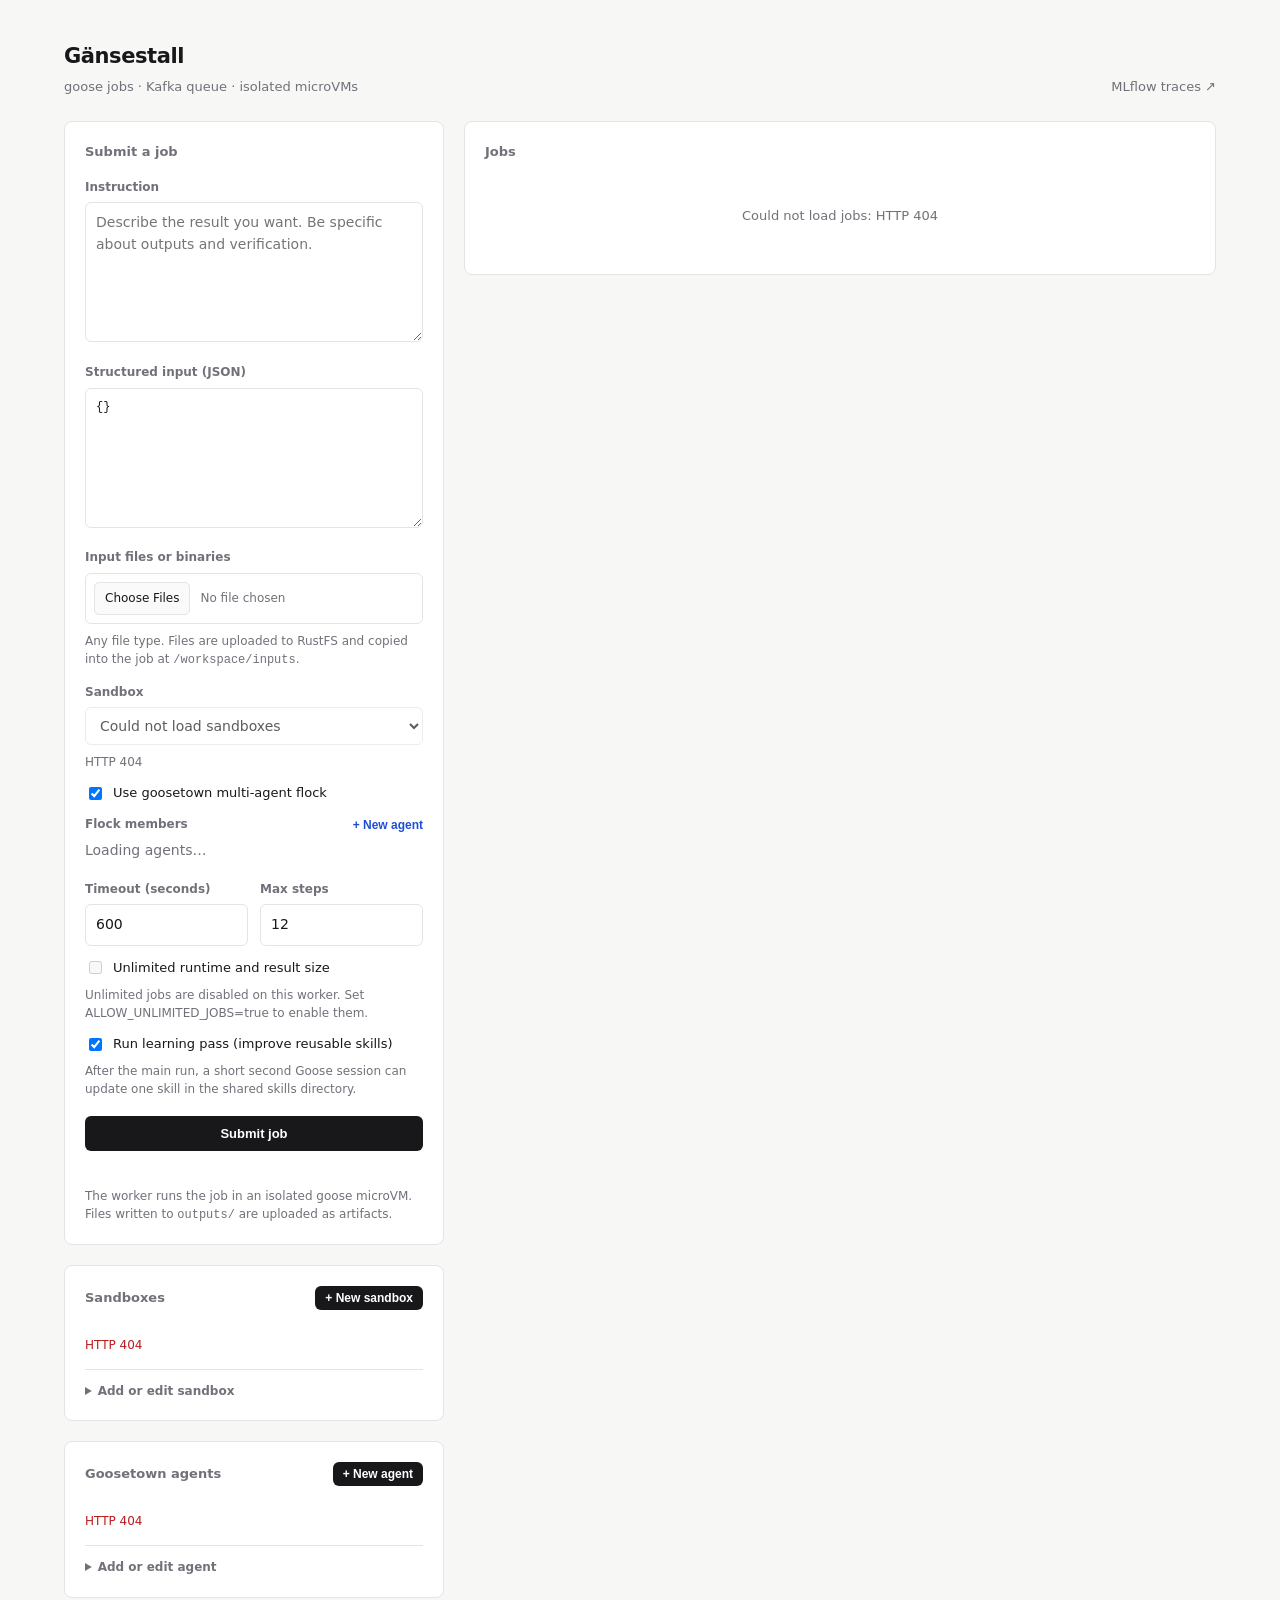
==== commit 90ffcdad: "Rename the product to Gänsestall" ====
--- a/src/kafkallm/static/index.html
+++ b/src/kafkallm/static/index.html
@@ -3,7 +3,7 @@
 <head>
   <meta charset="utf-8">
   <meta name="viewport" content="width=device-width, initial-scale=1">
-  <title>Kafkallm · goose jobs</title>
+  <title>Gänsestall · goose jobs</title>
   <style>
     :root {
       color-scheme: light;
@@ -513,7 +513,7 @@
 <body>
   <header>
     <div>
-      <h1>Kafkallm</h1>
+      <h1>Gänsestall</h1>
       <p class="sub">goose jobs · Kafka queue · isolated microVMs</p>
     </div>
     <a class="sub" href="http://localhost:5000" target="_blank" rel="noreferrer">MLflow traces ↗</a>
@@ -631,6 +631,7 @@
           <label for="agent-instructions">Instructions</label>
           <textarea id="agent-instructions" class="small" placeholder="Role-specific instructions passed to the delegate."></textarea>
           <label class="check"><input id="agent-enabled" type="checkbox" checked> Enabled</label>
+          <div class="hint">Custom agents are saved as markdown profiles in the configured agents directory. The five built-in goosetown roles are read-only.</div>
           <div class="agent-actions">
             <button id="agent-save" type="submit">Save agent</button>
             <button id="agent-reset" type="button" class="secondary">New</button>
@@ -880,13 +881,15 @@
       container.innerHTML = state.agents.map((agent) => `
         <div class="agent-row ${agent.enabled ? "" : "disabled"}">
           <div class="info">
-            <div class="name">${esc(agent.name)}</div>
+            <div class="name">${esc(agent.name)}${agent.builtin ? ` <span class="muted">· built-in</span>` : ""}</div>
             <div class="meta">${esc(agent.role)} · ${esc((agent.skills || []).join(", ") || "no skills")}</div>
             <div class="meta">${esc(agent.description || "")}</div>
           </div>
           <div class="actions">
-            <button type="button" data-edit="${esc(agent.agent_id)}">Edit</button>
-            ${agent.enabled ? `<button type="button" data-disable="${esc(agent.agent_id)}">Disable</button>` : ""}
+            ${agent.builtin ? `<span class="muted">read-only</span>` : `
+              <button type="button" data-edit="${esc(agent.agent_id)}">Edit</button>
+              ${agent.enabled ? `<button type="button" data-disable="${esc(agent.agent_id)}">Disable</button>` : ""}
+            `}
           </div>
         </div>`).join("");
       for (const button of container.querySelectorAll("[data-edit]")) {
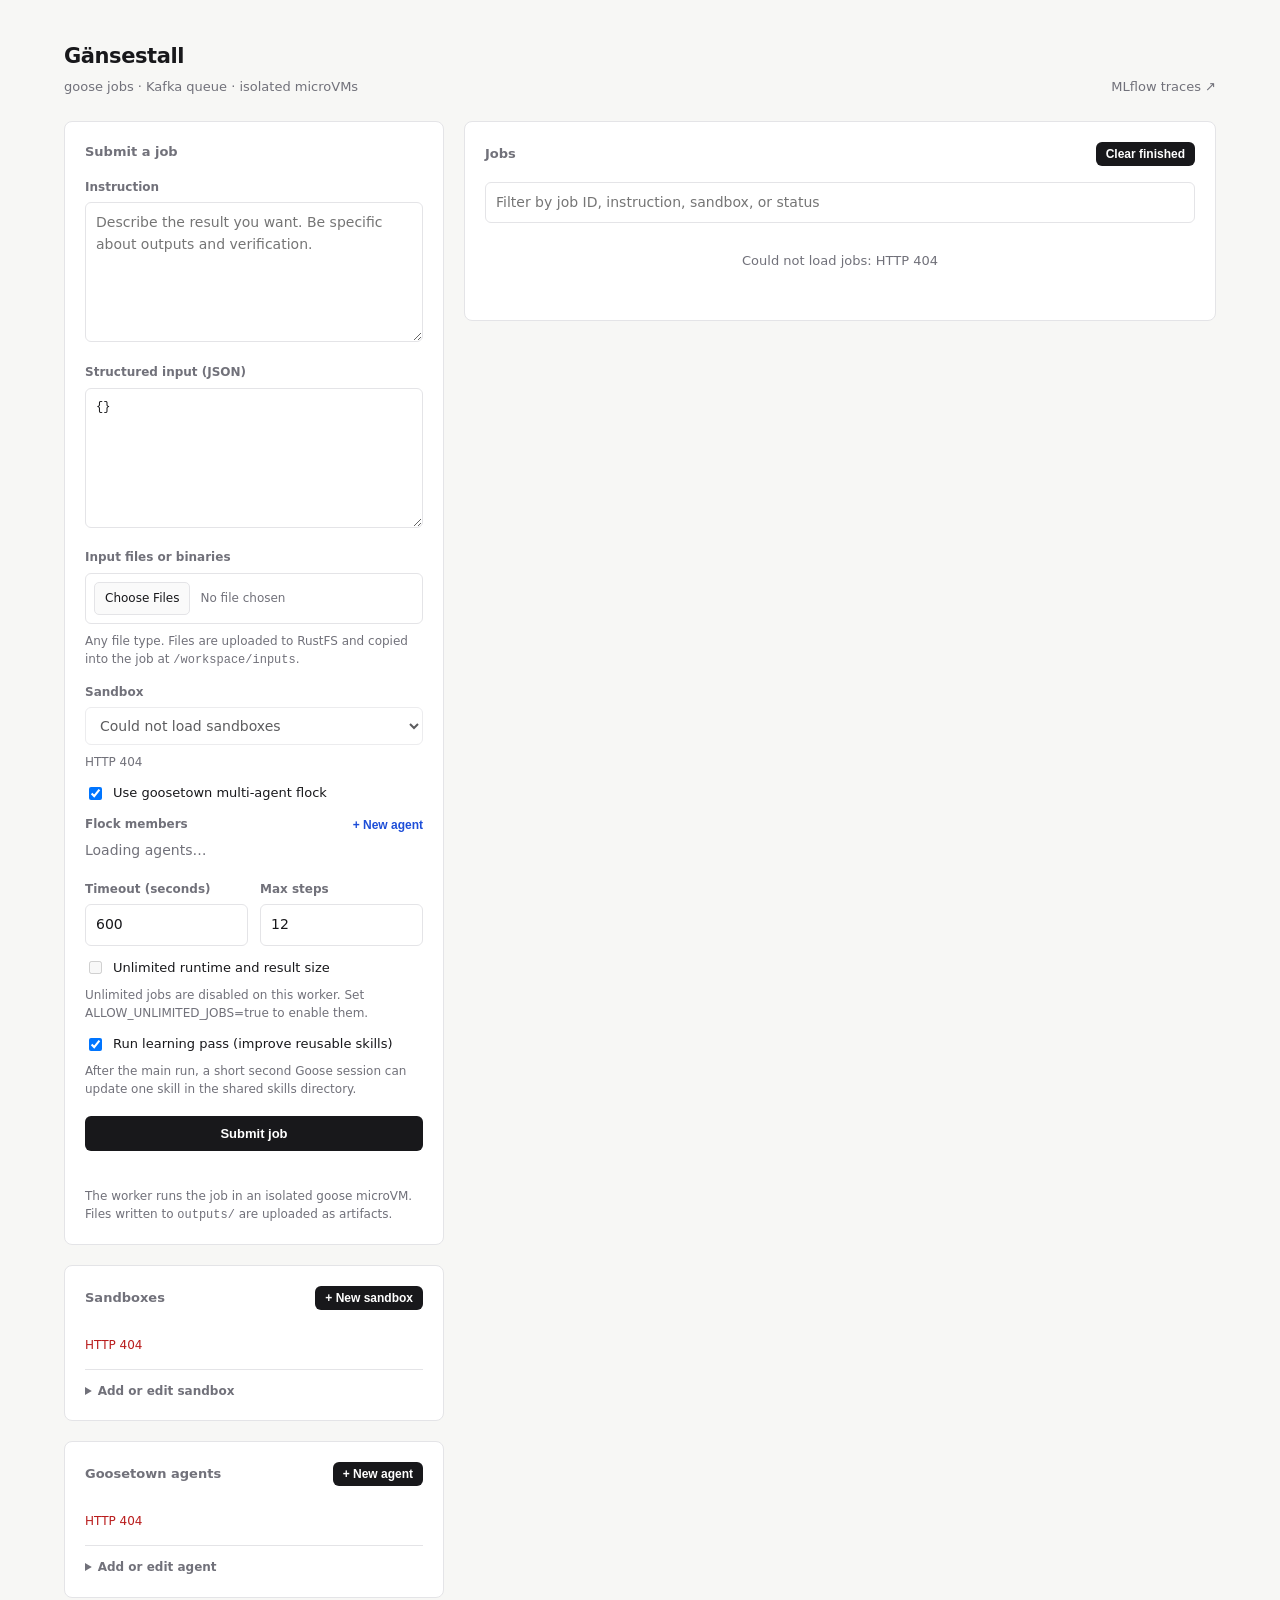
==== commit dadcb067: "Harden job input, startup retries, and job-list operations - Reject Job input over 256 KB with a cle" ====
--- a/src/kafkallm/static/index.html
+++ b/src/kafkallm/static/index.html
@@ -643,13 +643,17 @@
     </div>
 
     <section>
-      <h2>Jobs</h2>
+      <div class="panel-head">
+        <h2>Jobs</h2>
+        <button id="clear-finished" type="button" class="compact">Clear finished</button>
+      </div>
+      <input id="job-search" placeholder="Filter by job ID, instruction, sandbox, or status">
       <div id="jobs" class="empty">Loading…</div>
     </section>
   </main>
 
   <script>
-    const state = { jobs: [], agents: [], sandboxes: [], features: { unlimited_jobs: false }, selected: null, selectedAgents: null, detail: null, detailError: null, logs: [], logSeq: -1, logAutoScroll: true, logScrollTop: 0, timer: null };
+    const state = { jobs: [], agents: [], sandboxes: [], features: { unlimited_jobs: false }, selected: null, selectedAgents: null, detail: null, detailError: null, logs: [], logSeq: -1, logAutoScroll: true, logScrollTop: 0, timer: null, jobFilter: "" };
     const $ = (id) => document.getElementById(id);
 
     function esc(value) {
@@ -955,13 +959,25 @@
     }
 
     function renderJobs() {
-      if (!state.jobs.length) {
+      const query = (state.jobFilter || "").trim().toLowerCase();
+      const jobs = query
+        ? state.jobs.filter((job) => [
+            job.job_id,
+            job.instruction,
+            job.sandbox,
+            sandboxLabel(job.sandbox),
+            job.status,
+          ].join(" ").toLowerCase().includes(query))
+        : state.jobs;
+      if (!jobs.length) {
         $("jobs").className = "empty";
-        $("jobs").textContent = "No jobs yet. Submit one.";
+        $("jobs").textContent = state.jobs.length
+          ? "No jobs match the filter."
+          : "No jobs yet. Submit one.";
         return;
       }
       $("jobs").className = "";
-      const rows = state.jobs.map((job) => {
+      const rows = jobs.map((job) => {
         const selected = job.job_id === state.selected;
         return `
         <tr data-id="${esc(job.job_id)}" class="${selected ? "selected" : ""}">
@@ -1093,6 +1109,22 @@
       } catch (error) {
         state.detailError = error.message;
         renderJobs();
+      }
+    }
+
+    async function clearFinishedJobs() {
+      if (!window.confirm("Remove all finished jobs from the list? Their state records are deleted from Kafka.")) {
+        return;
+      }
+      try {
+        await api("/api/jobs/clear-finished", { method: "POST" });
+        await loadJobs();
+        if (state.selected && !state.jobs.some((job) => job.job_id === state.selected)) {
+          closeJob();
+        }
+      } catch (error) {
+        $("jobs").className = "empty";
+        $("jobs").textContent = error.message;
       }
     }
 
@@ -1263,8 +1295,14 @@
       }
     });
 
-    $("agent-new").addEventListener("click", openNewAgent);
-    $("agent-new-inline").addEventListener("click", openNewAgent);
+    $("job-search").addEventListener("input", () => {
+      state.jobFilter = $("job-search").value;
+      renderJobs();
+    });
+
+    $("clear-finished").addEventListener("click", clearFinishedJobs);
+
+    $("agent-new").addEventListener("click", openNewAgent);    $("agent-new-inline").addEventListener("click", openNewAgent);
     $("agent-reset").addEventListener("click", resetAgentForm);
 
     $("agent-form").addEventListener("submit", async (event) => {
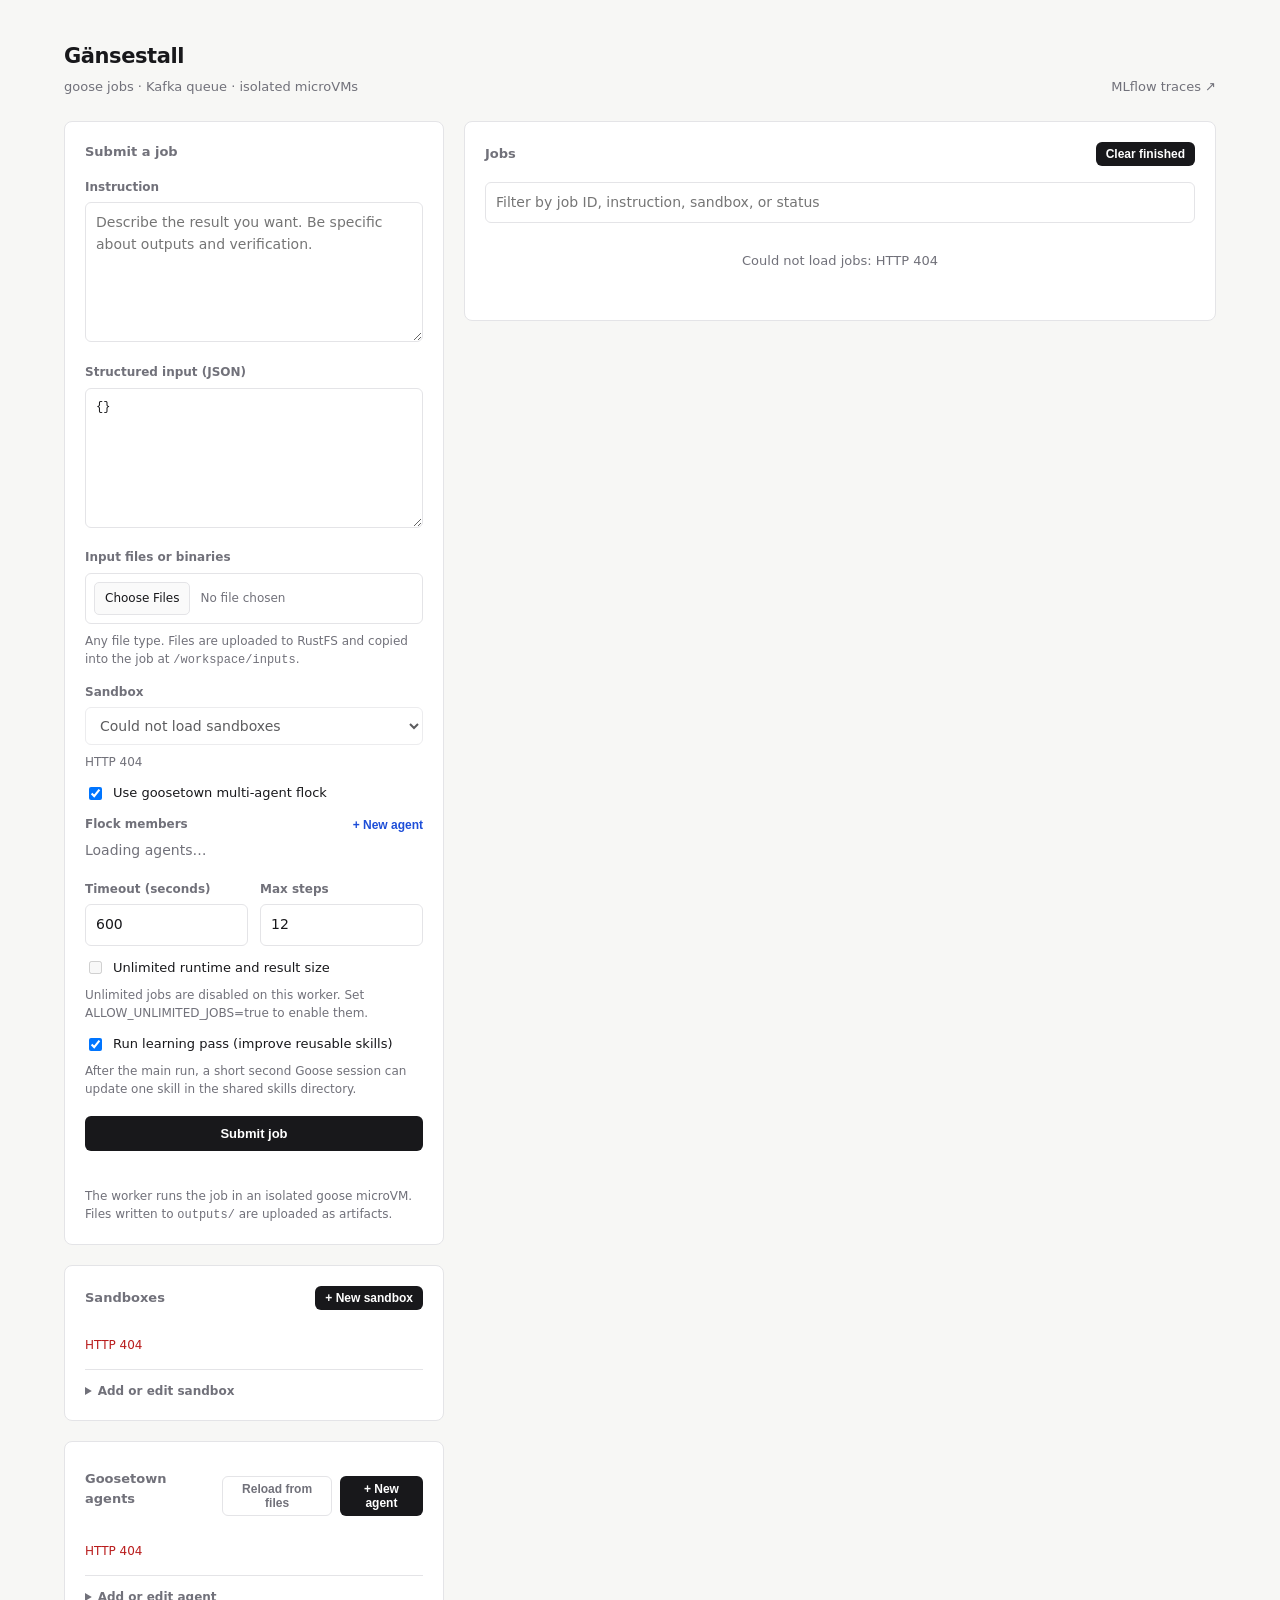
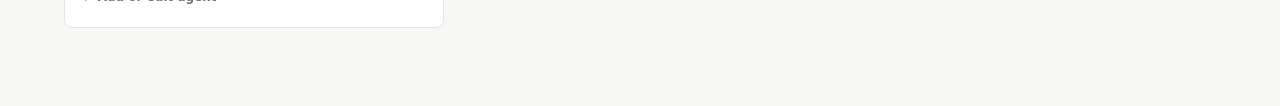
==== commit ab612faf: "Split docs and add reproducible builds, agent reload, and trace linking - Move the long README secti" ====
--- a/src/kafkallm/static/index.html
+++ b/src/kafkallm/static/index.html
@@ -606,7 +606,10 @@
     <section id="agents-panel">
       <div class="panel-head">
         <h2>Goosetown agents</h2>
-        <button id="agent-new" type="button" class="compact">+ New agent</button>
+        <div class="agent-actions">
+          <button id="agent-reload" type="button" class="compact secondary">Reload from files</button>
+          <button id="agent-new" type="button" class="compact">+ New agent</button>
+        </div>
       </div>
       <div id="agents" class="agent-list"><span class="muted">Loading agents…</span></div>
       <details>
@@ -631,7 +634,7 @@
           <label for="agent-instructions">Instructions</label>
           <textarea id="agent-instructions" class="small" placeholder="Role-specific instructions passed to the delegate."></textarea>
           <label class="check"><input id="agent-enabled" type="checkbox" checked> Enabled</label>
-          <div class="hint">Custom agents are saved as markdown profiles in the configured agents directory. The five built-in goosetown roles are read-only.</div>
+          <div class="hint">Built-in agents are seeded from the app image; edit their files in the configured agents directory and click <strong>Reload from files</strong>. Custom agents are saved as markdown profiles there. Built-in roles stay read-only in this form.</div>
           <div class="agent-actions">
             <button id="agent-save" type="submit">Save agent</button>
             <button id="agent-reset" type="button" class="secondary">New</button>
@@ -1303,6 +1306,21 @@
     $("clear-finished").addEventListener("click", clearFinishedJobs);
 
     $("agent-new").addEventListener("click", openNewAgent);    $("agent-new-inline").addEventListener("click", openNewAgent);
+    $("agent-reload").addEventListener("click", async () => {
+      const button = $("agent-reload");
+      button.disabled = true;
+      button.textContent = "Reloading…";
+      try {
+        await api("/api/agents/reload", { method: "POST" });
+        await new Promise((resolve) => setTimeout(resolve, 1200));
+        await loadAgents();
+      } catch (error) {
+        $("agents").innerHTML = `<span class="message error">${esc(error.message)}</span>`;
+      } finally {
+        button.disabled = false;
+        button.textContent = "Reload from files";
+      }
+    });
     $("agent-reset").addEventListener("click", resetAgentForm);
 
     $("agent-form").addEventListener("submit", async (event) => {
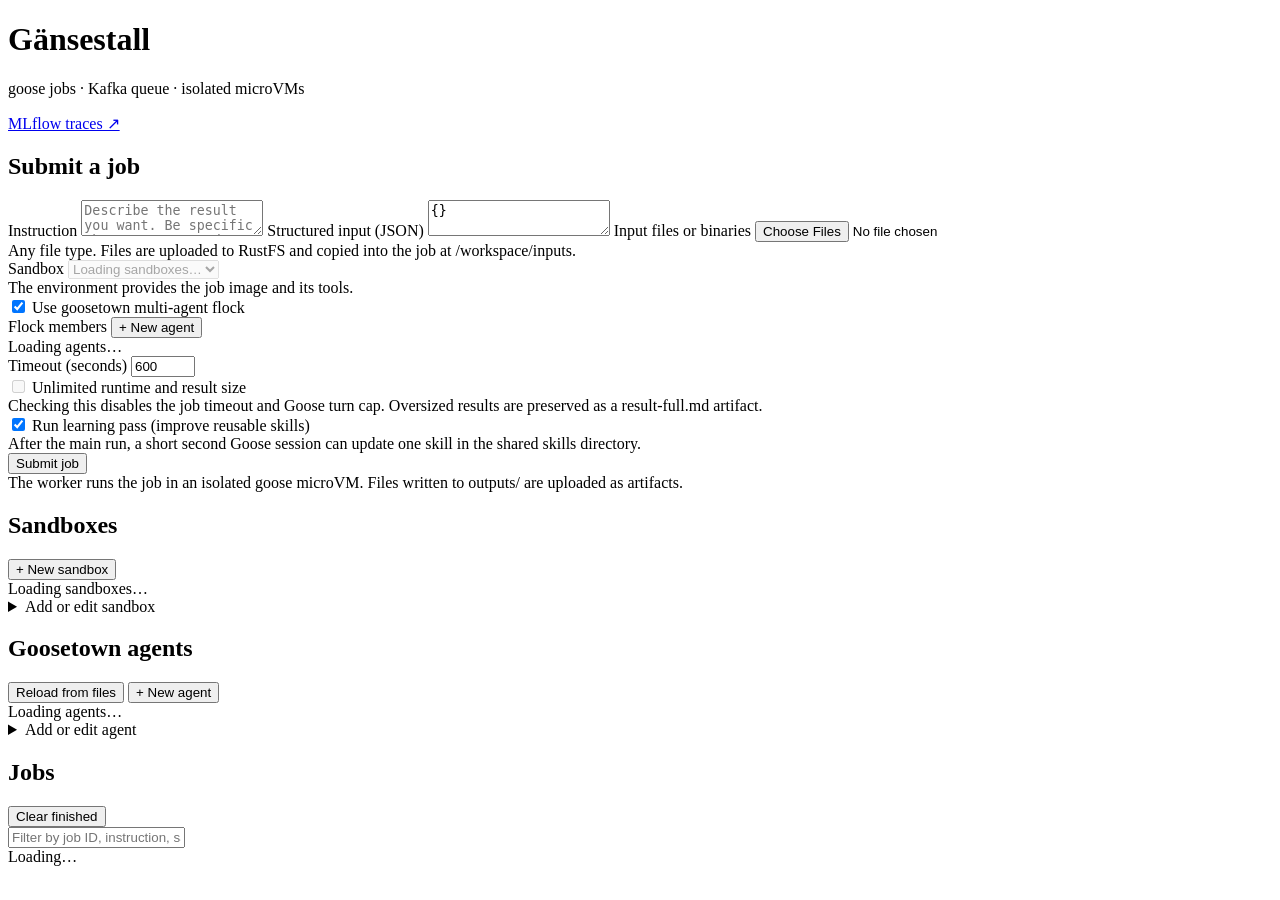
==== commit 694b170e: "Simplify configuration, Kafka consumers, GUI routing, and runtime modules" ====
--- a/src/kafkallm/static/index.html
+++ b/src/kafkallm/static/index.html
@@ -4,511 +4,7 @@
   <meta charset="utf-8">
   <meta name="viewport" content="width=device-width, initial-scale=1">
   <title>Gänsestall · goose jobs</title>
-  <style>
-    :root {
-      color-scheme: light;
-      --bg: #f7f7f5;
-      --panel: #ffffff;
-      --panel-soft: #fafafa;
-      --text: #18181b;
-      --muted: #71717a;
-      --border: #e4e4e7;
-      --border-soft: #f0f0f1;
-      --accent: #18181b;
-      --accent-soft: #f4f4f5;
-      --ok: #15803d;
-      --warn: #a16207;
-      --err: #b91c1c;
-      --info: #1d4ed8;
-    }
-    * { box-sizing: border-box; }
-    html { -webkit-text-size-adjust: 100%; }
-    body {
-      margin: 0;
-      background: var(--bg);
-      color: var(--text);
-      font: 14px/1.55 ui-sans-serif, system-ui, -apple-system, "Segoe UI", sans-serif;
-    }
-    header {
-      max-width: 1200px;
-      margin: 0 auto;
-      padding: 40px 24px 24px;
-      display: flex;
-      align-items: flex-end;
-      justify-content: space-between;
-      gap: 24px;
-      flex-wrap: wrap;
-    }
-    header h1 {
-      margin: 0;
-      font-size: 21px;
-      font-weight: 650;
-      letter-spacing: -0.02em;
-    }
-    header .sub {
-      margin: 4px 0 0;
-      color: var(--muted);
-      font-size: 13px;
-    }
-    header a.sub {
-      text-decoration: none;
-    }
-    header a.sub:hover {
-      color: var(--text);
-    }
-    main {
-      max-width: 1200px;
-      margin: 0 auto;
-      padding: 0 24px 80px;
-      display: grid;
-      grid-template-columns: minmax(300px, 380px) minmax(0, 1fr);
-      gap: 20px;
-      align-items: start;
-    }
-    main > *,
-    .stack,
-    .stack > *,
-    section {
-      min-width: 0;
-    }
-    @media (max-width: 860px) {
-      header { padding-top: 24px; }
-      main { grid-template-columns: 1fr; }
-    }
-    section {
-      background: var(--panel);
-      border: 1px solid var(--border);
-      border-radius: 8px;
-      padding: 20px;
-    }
-    h2 {
-      margin: 0 0 16px;
-      font-size: 13px;
-      font-weight: 600;
-      color: var(--muted);
-    }
-    label {
-      display: block;
-      margin: 14px 0 6px;
-      font-size: 12px;
-      font-weight: 550;
-      color: var(--muted);
-    }
-    input, textarea, select {
-      width: 100%;
-      background: #fff;
-      color: var(--text);
-      border: 1px solid var(--border);
-      border-radius: 6px;
-      padding: 9px 10px;
-      font: inherit;
-      outline: none;
-      transition: border-color .15s ease, box-shadow .15s ease;
-    }
-    input:focus, textarea:focus, select:focus {
-      border-color: #a1a1aa;
-      box-shadow: 0 0 0 3px var(--accent-soft);
-    }
-    textarea {
-      min-height: 140px;
-      resize: vertical;
-    }
-    #input {
-      font-family: ui-monospace, SFMono-Regular, Menlo, monospace;
-      font-size: 12px;
-    }
-    input[type="file"] {
-      color: var(--muted);
-      font-size: 12px;
-      padding: 8px;
-    }
-    input[type="file"]::file-selector-button {
-      margin-right: 10px;
-      padding: 6px 10px;
-      border: 1px solid var(--border);
-      border-radius: 5px;
-      background: var(--panel-soft);
-      color: var(--text);
-      font: inherit;
-      cursor: pointer;
-    }
-    .row {
-      display: grid;
-      grid-template-columns: 1fr 1fr;
-      gap: 12px;
-    }
-    button {
-      margin-top: 18px;
-      width: 100%;
-      padding: 10px 14px;
-      border: 0;
-      border-radius: 6px;
-      background: var(--accent);
-      color: #fff;
-      font-weight: 600;
-      font-size: 13px;
-      cursor: pointer;
-      transition: background .15s ease, opacity .15s ease;
-    }
-    button:hover { background: #27272a; }
-    button:disabled { opacity: .45; cursor: wait; }
-    .hint {
-      color: var(--muted);
-      font-size: 12px;
-      line-height: 1.5;
-      margin-top: 8px;
-    }
-    .message {
-      min-height: 18px;
-      margin-top: 10px;
-      font-size: 12px;
-    }
-    .message.error { color: var(--err); }
-    .message.ok { color: var(--ok); }
-    table {
-      width: 100%;
-      border-collapse: collapse;
-      font-size: 13px;
-    }
-    th {
-      padding: 0 8px 8px;
-      border-bottom: 1px solid var(--border);
-      color: var(--muted);
-      font-size: 11px;
-      font-weight: 600;
-      text-align: left;
-    }
-    td {
-      padding: 10px 8px;
-      border-bottom: 1px solid var(--border-soft);
-      vertical-align: middle;
-    }
-    tbody tr { cursor: pointer; }
-    tbody tr:hover { background: var(--panel-soft); }
-    tbody tr.selected { background: var(--accent-soft); }
-    tbody tr:last-child td { border-bottom: 0; }
-    .badge {
-      display: inline-block;
-      padding: 2px 7px;
-      border-radius: 4px;
-      background: var(--accent-soft);
-      color: var(--muted);
-      font-size: 10px;
-      font-weight: 650;
-      letter-spacing: .03em;
-      text-transform: uppercase;
-      white-space: nowrap;
-    }
-    .badge.queued { background: #fef3c7; color: var(--warn); }
-    .badge.running { background: #dbeafe; color: var(--info); }
-    .badge.succeeded { background: #dcfce7; color: var(--ok); }
-    .badge.failed, .badge.invalid { background: #fee2e2; color: var(--err); }
-    .badge.cancelled { background: #f4f4f5; color: var(--muted); }
-    button.danger {
-      background: var(--err);
-    }
-    button.danger:hover { background: #991b1b; }
-    .mono {
-      font-family: ui-monospace, SFMono-Regular, Menlo, monospace;
-      font-size: 12px;
-    }
-    .muted { color: var(--muted); }
-    .snippet {
-      max-width: 360px;
-      overflow: hidden;
-      text-overflow: ellipsis;
-      white-space: nowrap;
-    }
-    .empty {
-      padding: 28px 8px;
-      color: var(--muted);
-      font-size: 13px;
-      text-align: center;
-    }
-    .stack { display: grid; gap: 20px; align-items: start; }
-    .check {
-      display: flex;
-      align-items: center;
-      gap: 8px;
-      margin: 12px 0 4px;
-      color: var(--text);
-      font-size: 13px;
-      font-weight: 500;
-    }
-    .check input { width: auto; }
-    .agent-options { display: grid; gap: 6px; margin-bottom: 4px; }
-    .agent-options[hidden] { display: none; }
-    .agent-option {
-      display: flex;
-      align-items: center;
-      gap: 8px;
-      padding: 7px 9px;
-      border: 1px solid var(--border);
-      border-radius: 6px;
-      font-size: 12px;
-    }
-    .agent-option input { width: auto; }
-    .agent-option .role {
-      margin-left: auto;
-      color: var(--muted);
-      font-size: 11px;
-    }
-    .agent-list {
-      display: grid;
-      gap: 8px;
-      min-width: 0;
-    }
-    .agent-row {
-      display: flex;
-      align-items: flex-start;
-      flex-wrap: wrap;
-      gap: 8px 12px;
-      min-width: 0;
-      padding: 10px;
-      border: 1px solid var(--border);
-      border-radius: 6px;
-    }
-    .agent-row.disabled { opacity: .55; }
-    .agent-row .info {
-      flex: 1 1 150px;
-      min-width: 0;
-      overflow: hidden;
-    }
-    .agent-row .name {
-      font-size: 13px;
-      font-weight: 600;
-      overflow-wrap: anywhere;
-    }
-    .agent-row .meta {
-      color: var(--muted);
-      font-size: 11px;
-      overflow-wrap: anywhere;
-    }
-    .agent-row .actions {
-      display: flex;
-      flex: 0 0 auto;
-      flex-wrap: wrap;
-      gap: 6px;
-    }
-    .agent-row button {
-      width: auto;
-      margin: 0;
-      padding: 4px 8px;
-      border: 1px solid var(--border);
-      background: transparent;
-      color: var(--muted);
-      font-size: 11px;
-      font-weight: 500;
-    }
-    .agent-row button:hover {
-      background: var(--panel-soft);
-      color: var(--text);
-    }
-    details {
-      margin-top: 14px;
-      padding-top: 12px;
-      border-top: 1px solid var(--border);
-    }
-    summary {
-      cursor: pointer;
-      color: var(--muted);
-      font-size: 12px;
-      font-weight: 600;
-    }
-    #agent-instructions {
-      min-height: 90px;
-      font-family: ui-monospace, SFMono-Regular, Menlo, monospace;
-      font-size: 12px;
-    }
-    .agent-actions { display: flex; gap: 8px; }
-    .agent-actions button { margin-top: 14px; }
-    .panel-head {
-      display: flex;
-      align-items: center;
-      justify-content: space-between;
-      gap: 12px;
-      margin-bottom: 16px;
-    }
-    .panel-head h2 { margin: 0; }
-    .compact {
-      width: auto;
-      margin: 0;
-      padding: 5px 10px;
-      font-size: 12px;
-      font-weight: 600;
-    }
-    button.link-button {
-      width: auto;
-      margin: 0;
-      padding: 0;
-      border: 0;
-      background: transparent;
-      color: var(--info);
-      font-size: 12px;
-      font-weight: 600;
-    }
-    button.link-button:hover {
-      background: transparent;
-      color: var(--text);
-      text-decoration: underline;
-    }
-    .flock-head {
-      display: flex;
-      align-items: center;
-      justify-content: space-between;
-      gap: 8px;
-      margin: 12px 0 6px;
-      font-size: 12px;
-    }
-    .flock-head .muted {
-      font-size: 12px;
-      font-weight: 600;
-    }
-    #sandbox-instructions { min-height: 90px; }
-    #sandbox-env {
-      min-height: 76px;
-      font-family: ui-monospace, SFMono-Regular, Menlo, monospace;
-      font-size: 12px;
-    }
-    button.secondary {
-      background: transparent;
-      color: var(--muted);
-      border: 1px solid var(--border);
-    }
-    button.secondary:hover {
-      background: var(--panel-soft);
-      color: var(--text);
-    }
-    #jobs {
-      max-width: 100%;
-      overflow-x: auto;
-    }
-    #jobs table {
-      width: 100%;
-      min-width: 0;
-      table-layout: fixed;
-    }
-    #jobs th,
-    #jobs td {
-      overflow-wrap: anywhere;
-    }
-    #jobs td.mono {
-      word-break: break-all;
-    }
-    tbody tr.detail-row { cursor: default; }
-    tbody tr.detail-row:hover { background: transparent; }
-    .detail-row > td {
-      padding: 0 8px 18px;
-      background: var(--panel-soft);
-      overflow-wrap: anywhere;
-    }
-    .detail-row .mono {
-      word-break: break-all;
-    }
-    .detail-row section {
-      margin: 0;
-      padding: 18px 4px 4px;
-      border: 0;
-      border-top: 1px solid var(--border);
-      border-radius: 0;
-    }
-    .grid {
-      display: grid;
-      grid-template-columns: repeat(auto-fit, minmax(150px, 1fr));
-      gap: 14px 20px;
-      margin-bottom: 4px;
-    }
-    .field .k {
-      color: var(--muted);
-      font-size: 11px;
-      font-weight: 600;
-    }
-    .field .v {
-      margin-top: 2px;
-      font-size: 13px;
-      word-break: break-word;
-    }
-    .block { margin-top: 20px; }
-    .block h3 {
-      margin: 0 0 7px;
-      color: var(--muted);
-      font-size: 11px;
-      font-weight: 600;
-    }
-    .block-head {
-      display: flex;
-      align-items: center;
-      justify-content: space-between;
-      gap: 12px;
-      margin-bottom: 7px;
-    }
-    .block-head h3 { margin: 0; }
-    .download-link {
-      color: var(--info);
-      font-size: 12px;
-      font-weight: 600;
-      white-space: nowrap;
-      text-decoration: none;
-    }
-    .download-link:hover { text-decoration: underline; }
-    .artifact-line {
-      display: flex;
-      align-items: baseline;
-      justify-content: space-between;
-      gap: 12px;
-      padding: 5px 0;
-      border-bottom: 1px solid var(--border-soft);
-    }
-    .artifact-line:last-child { border-bottom: 0; }
-    .artifact-line .mono { word-break: break-all; }
-    pre {
-      margin: 0;
-      padding: 12px;
-      background: var(--panel-soft);
-      border: 1px solid var(--border);
-      border-radius: 6px;
-      overflow: auto;
-      max-height: 320px;
-      white-space: pre-wrap;
-      word-break: break-word;
-      font: 12px/1.6 ui-monospace, SFMono-Regular, Menlo, monospace;
-    }
-    .events { border-top: 1px solid var(--border-soft); }
-    .live-logs {
-      max-height: 360px;
-      background: #18181b;
-      color: #e4e4e7;
-      border-color: #27272a;
-      font-size: 11px;
-      line-height: 1.5;
-      white-space: pre-wrap;
-    }
-    .event {
-      padding: 10px 0;
-      border: 0;
-      border-bottom: 1px solid var(--border-soft);
-      border-radius: 0;
-      background: transparent;
-    }
-    .event:last-child { border-bottom: 0; }
-    .event .line {
-      display: flex;
-      gap: 10px;
-      flex-wrap: wrap;
-      align-items: baseline;
-    }
-    .event .type { font-weight: 600; }
-    .event .err {
-      margin-top: 4px;
-      color: var(--err);
-      font-size: 12px;
-      white-space: pre-wrap;
-    }
-    a {
-      color: var(--text);
-      text-underline-offset: 2px;
-    }
-  </style>
+  <link rel="stylesheet" href="/app.css">
 </head>
 <body>
   <header>
@@ -551,10 +47,6 @@
           <div>
             <label for="timeout">Timeout (seconds)</label>
             <input id="timeout" type="number" min="1" max="3600" value="600">
-          </div>
-          <div>
-            <label for="max_steps">Max steps</label>
-            <input id="max_steps" type="number" min="1" max="50" value="12">
           </div>
         </div>
 
@@ -655,767 +147,6 @@
     </section>
   </main>
 
-  <script>
-    const state = { jobs: [], agents: [], sandboxes: [], features: { unlimited_jobs: false }, selected: null, selectedAgents: null, detail: null, detailError: null, logs: [], logSeq: -1, logAutoScroll: true, logScrollTop: 0, timer: null, jobFilter: "" };
-    const $ = (id) => document.getElementById(id);
-
-    function esc(value) {
-      return String(value ?? "").replace(/[&<>"']/g, (ch) => ({
-        "&": "&amp;", "<": "&lt;", ">": "&gt;", '"': "&quot;", "'": "&#39;",
-      }[ch]));
-    }
-
-    function fmtTime(value) {
-      if (!value) return "—";
-      const date = new Date(value);
-      if (Number.isNaN(date.getTime())) return String(value);
-      return date.toLocaleString();
-    }
-
-    function duration(job) {
-      if (!job.started_at) return "—";
-      const start = new Date(job.started_at).getTime();
-      const end = job.finished_at ? new Date(job.finished_at).getTime() : Date.now();
-      if (Number.isNaN(start) || Number.isNaN(end)) return "—";
-      const seconds = Math.max(0, Math.round((end - start) / 1000));
-      return seconds < 60 ? `${seconds}s` : `${Math.floor(seconds / 60)}m ${seconds % 60}s`;
-    }
-
-    function badge(status) {
-      return `<span class="badge ${esc(status)}">${esc(status)}</span>`;
-    }
-
-    function jobStatus(job) {
-      return job.cancelled ? "cancelled" : job.status;
-    }
-
-    async function api(path, options) {
-      const response = await fetch(path, options);
-      const data = await response.json().catch(() => ({}));
-      if (!response.ok) throw new Error(data.error || `HTTP ${response.status}`);
-      return data;
-    }
-
-    async function uploadFiles(files) {
-      const form = new FormData();
-      for (const file of files) form.append("files", file, file.name);
-      const data = await api("/api/uploads", { method: "POST", body: form });
-      return data.input_files || [];
-    }
-
-    const enabledAgents = () => state.agents.filter((agent) => agent.enabled);
-    const enabledSandboxes = () => state.sandboxes.filter((sandbox) => sandbox.enabled);
-    const sandboxSpec = (sandboxId) => state.sandboxes.find((sandbox) => sandbox.sandbox_id === sandboxId);
-    const sandboxLabel = (sandboxId) => sandboxSpec(sandboxId)?.name || sandboxId || "default";
-
-    function renderSandboxOptions() {
-      const select = $("sandbox");
-      const sandboxes = enabledSandboxes();
-      if (!sandboxes.length) {
-        select.innerHTML = `<option value="">No enabled sandboxes</option>`;
-        select.disabled = true;
-        $("sandbox-hint").textContent = "Add an environment below before submitting a job.";
-        return;
-      }
-      const previous = select.value || "default";
-      select.disabled = false;
-      select.innerHTML = sandboxes.map((sandbox) => `
-        <option value="${esc(sandbox.sandbox_id)}">${esc(sandbox.name)}</option>`).join("");
-      if (sandboxes.some((sandbox) => sandbox.sandbox_id === previous)) {
-        select.value = previous;
-      } else if (sandboxes.some((sandbox) => sandbox.sandbox_id === "default")) {
-        select.value = "default";
-      } else {
-        select.value = sandboxes[0].sandbox_id;
-      }
-      updateSandboxHint();
-    }
-
-    function updateSandboxHint() {
-      const sandbox = sandboxSpec($("sandbox").value);
-      $("sandbox-hint").textContent = sandbox
-        ? `${sandbox.description || "No description."} Image: ${sandbox.image}.`
-        : "The environment provides the job image and its tools.";
-    }
-
-    function renderSandboxes() {
-      const container = $("sandboxes");
-      if (!state.sandboxes.length) {
-        container.innerHTML = `<span class="muted">No sandboxes yet.</span>`;
-        return;
-      }
-      container.innerHTML = state.sandboxes.map((sandbox) => `
-        <div class="agent-row ${sandbox.enabled ? "" : "disabled"}">
-          <div class="info">
-            <div class="name">${esc(sandbox.name)}</div>
-            <div class="meta mono">${esc(sandbox.sandbox_id)} · ${esc(sandbox.image)}</div>
-            <div class="meta">${esc(sandbox.description || "")}</div>
-          </div>
-          <div class="actions">
-            <button type="button" data-sandbox-edit="${esc(sandbox.sandbox_id)}">Edit</button>
-            ${sandbox.enabled && sandbox.sandbox_id !== "default" ? `<button type="button" data-sandbox-disable="${esc(sandbox.sandbox_id)}">Disable</button>` : ""}
-          </div>
-        </div>`).join("");
-      for (const button of container.querySelectorAll("[data-sandbox-edit]")) {
-        button.addEventListener("click", () => editSandbox(button.dataset.sandboxEdit));
-      }
-      for (const button of container.querySelectorAll("[data-sandbox-disable]")) {
-        button.addEventListener("click", () => disableSandbox(button.dataset.sandboxDisable));
-      }
-    }
-
-    async function loadSandboxes() {
-      try {
-        const data = await api("/api/sandboxes");
-        state.sandboxes = data.sandboxes || [];
-        renderSandboxOptions();
-        renderSandboxes();
-      } catch (error) {
-        $("sandboxes").innerHTML = `<span class="message error">${esc(error.message)}</span>`;
-        $("sandbox").innerHTML = `<option value="">Could not load sandboxes</option>`;
-        $("sandbox").disabled = true;
-        $("sandbox-hint").textContent = error.message;
-      }
-    }
-
-    async function loadFeatures() {
-      try {
-        const data = await api("/api/features");
-        state.features = { ...state.features, ...data };
-      } catch (error) {
-        state.features.unlimited_jobs = false;
-      }
-      $("unlimited").disabled = !state.features.unlimited_jobs;
-      if (!state.features.unlimited_jobs) {
-        $("unlimited").checked = false;
-        $("unlimited-hint").textContent = "Unlimited jobs are disabled on this worker. Set ALLOW_UNLIMITED_JOBS=true to enable them.";
-      }
-      $("reflect").checked = state.features.reflect_default !== false;
-      $("reflect-hint").textContent = state.features.reflect_default === false
-        ? "Learning pass is off by default on this worker. Checking it enables the pass for this job."
-        : "After the main run, a short second Goose session can update one skill in the shared skills directory.";
-      syncUnlimited();
-    }
-
-    function syncUnlimited() {
-      const unlimited = $("unlimited").checked;
-      $("limit-fields").style.display = unlimited ? "none" : "";
-      $("timeout").disabled = unlimited;
-      $("max_steps").disabled = unlimited;
-    }
-
-    function resetSandboxForm() {
-      $("sandbox-id").value = "";
-      $("sandbox-name").value = "";
-      $("sandbox-image").value = "";
-      $("sandbox-description").value = "";
-      $("sandbox-instructions").value = "";
-      $("sandbox-env").value = "{}";
-      $("sandbox-extensions").value = "";
-      $("sandbox-enabled").checked = true;
-      $("sandbox-message").className = "message";
-      $("sandbox-message").textContent = "";
-    }
-
-    function openNewSandbox() {
-      resetSandboxForm();
-      $("sandbox-details").open = true;
-      $("sandbox-name").focus();
-    }
-
-    function editSandbox(sandboxId) {
-      const sandbox = sandboxSpec(sandboxId);
-      if (!sandbox) return;
-      $("sandbox-id").value = sandbox.sandbox_id;
-      $("sandbox-name").value = sandbox.name;
-      $("sandbox-image").value = sandbox.image;
-      $("sandbox-description").value = sandbox.description || "";
-      $("sandbox-instructions").value = sandbox.instructions || "";
-      $("sandbox-env").value = JSON.stringify(sandbox.env || {}, null, 2);
-      $("sandbox-extensions").value = (sandbox.extensions || []).join(", ");
-      $("sandbox-enabled").checked = sandbox.enabled;
-      $("sandbox-message").className = "message";
-      $("sandbox-message").textContent = "";
-      $("sandbox-details").open = true;
-      $("sandbox-name").focus();
-    }
-
-    async function disableSandbox(sandboxId) {
-      try {
-        await api(`/api/sandboxes/${encodeURIComponent(sandboxId)}`, { method: "DELETE" });
-        await loadSandboxes();
-      } catch (error) {
-        $("sandbox-message").className = "message error";
-        $("sandbox-message").textContent = error.message;
-      }
-    }
-
-    function renderAgentOptions() {
-      const container = $("agent-options");
-      const agents = enabledAgents();
-      if (!agents.length) {
-        container.innerHTML = `<span class="muted" style="font-size:12px">No enabled agents. The job will use the built-in goosetown roles.</span>`;
-        return;
-      }
-      const selected = state.selectedAgents === null
-        ? new Set(agents.map((agent) => agent.agent_id))
-        : new Set(state.selectedAgents);
-      container.innerHTML = agents.map((agent) => `
-        <label class="agent-option">
-          <input type="checkbox" value="${esc(agent.agent_id)}" ${selected.has(agent.agent_id) ? "checked" : ""}>
-          <span>${esc(agent.name)}</span>
-          <span class="role">${esc(agent.role)}</span>
-        </label>`).join("");
-      for (const input of container.querySelectorAll("input")) {
-        input.addEventListener("change", () => {
-          state.selectedAgents = Array.from(
-            container.querySelectorAll("input:checked")
-          ).map((item) => item.value);
-        });
-      }
-    }
-
-    function syncAgentOptions() {
-      $("agent-options").hidden = !$("multi_agent").checked;
-    }
-
-    function renderAgents() {
-      const container = $("agents");
-      if (!state.agents.length) {
-        container.innerHTML = `<span class="muted">No agents yet.</span>`;
-        return;
-      }
-      container.innerHTML = state.agents.map((agent) => `
-        <div class="agent-row ${agent.enabled ? "" : "disabled"}">
-          <div class="info">
-            <div class="name">${esc(agent.name)}${agent.builtin ? ` <span class="muted">· built-in</span>` : ""}</div>
-            <div class="meta">${esc(agent.role)} · ${esc((agent.skills || []).join(", ") || "no skills")}</div>
-            <div class="meta">${esc(agent.description || "")}</div>
-          </div>
-          <div class="actions">
-            ${agent.builtin ? `<span class="muted">read-only</span>` : `
-              <button type="button" data-edit="${esc(agent.agent_id)}">Edit</button>
-              ${agent.enabled ? `<button type="button" data-disable="${esc(agent.agent_id)}">Disable</button>` : ""}
-            `}
-          </div>
-        </div>`).join("");
-      for (const button of container.querySelectorAll("[data-edit]")) {
-        button.addEventListener("click", () => editAgent(button.dataset.edit));
-      }
-      for (const button of container.querySelectorAll("[data-disable]")) {
-        button.addEventListener("click", () => disableAgent(button.dataset.disable));
-      }
-    }
-
-    async function loadAgents() {
-      try {
-        const data = await api("/api/agents");
-        state.agents = data.agents || [];
-        renderAgentOptions();
-        renderAgents();
-      } catch (error) {
-        $("agents").innerHTML = `<span class="message error">${esc(error.message)}</span>`;
-      }
-    }
-
-    function resetAgentForm() {
-      $("agent-id").value = "";
-      $("agent-name").value = "";
-      $("agent-role").value = "";
-      $("agent-skills").value = "";
-      $("agent-description").value = "";
-      $("agent-instructions").value = "";
-      $("agent-enabled").checked = true;
-      $("agent-message").className = "message";
-      $("agent-message").textContent = "";
-    }
-
-    function openNewAgent() {
-      resetAgentForm();
-      $("agents-panel").querySelector("details").open = true;
-      $("agent-name").focus();
-    }
-
-    function editAgent(agentId) {
-      const agent = state.agents.find((item) => item.agent_id === agentId);
-      if (!agent) return;
-      $("agent-id").value = agent.agent_id;
-      $("agent-name").value = agent.name;
-      $("agent-role").value = agent.role;
-      $("agent-skills").value = (agent.skills || []).join(", ");
-      $("agent-description").value = agent.description || "";
-      $("agent-instructions").value = agent.instructions || "";
-      $("agent-enabled").checked = agent.enabled;
-      $("agent-message").className = "message";
-      $("agent-message").textContent = "";
-      $("agents-panel").querySelector("details").open = true;
-      $("agent-name").focus();
-    }
-
-    async function disableAgent(agentId) {
-      try {
-        await api(`/api/agents/${encodeURIComponent(agentId)}`, { method: "DELETE" });
-        await loadAgents();
-      } catch (error) {
-        $("agents").innerHTML = `<span class="message error">${esc(error.message)}</span>`;
-      }
-    }
-
-    function renderJobs() {
-      const query = (state.jobFilter || "").trim().toLowerCase();
-      const jobs = query
-        ? state.jobs.filter((job) => [
-            job.job_id,
-            job.instruction,
-            job.sandbox,
-            sandboxLabel(job.sandbox),
-            job.status,
-          ].join(" ").toLowerCase().includes(query))
-        : state.jobs;
-      if (!jobs.length) {
-        $("jobs").className = "empty";
-        $("jobs").textContent = state.jobs.length
-          ? "No jobs match the filter."
-          : "No jobs yet. Submit one.";
-        return;
-      }
-      $("jobs").className = "";
-      const rows = jobs.map((job) => {
-        const selected = job.job_id === state.selected;
-        return `
-        <tr data-id="${esc(job.job_id)}" class="${selected ? "selected" : ""}">
-          <td>${badge(jobStatus(job))}</td>
-          <td class="mono">${esc(job.job_id)}</td>
-          <td><div class="snippet" title="${esc(job.instruction)}">${esc(job.instruction)}</div></td>
-          <td class="muted">${esc(sandboxLabel(job.sandbox))}</td>
-          <td class="muted">${esc(fmtTime(job.submitted_at))}</td>
-          <td class="muted">${esc(duration(job))}</td>
-          <td class="muted">${esc(job.steps ?? 0)}</td>
-        </tr>${selected ? renderDetailRow() : ""}`;
-      }).join("");
-      $("jobs").innerHTML = `<table>
-        <colgroup>
-          <col style="width: 11%">
-          <col style="width: 22%">
-          <col style="width: 28%">
-          <col style="width: 8%">
-          <col style="width: 15%">
-          <col style="width: 10%">
-          <col style="width: 6%">
-        </colgroup>
-        <thead><tr><th>Status</th><th>Job</th><th>Instruction</th><th>Sandbox</th><th>Submitted</th><th>Duration</th><th>Steps</th></tr></thead>
-        <tbody>${rows}</tbody>
-      </table>`;
-      for (const row of $("jobs").querySelectorAll("tbody tr[data-id]")) {
-        row.addEventListener("click", () => {
-          if (state.selected === row.dataset.id) {
-            closeJob();
-          } else {
-            selectJob(row.dataset.id);
-          }
-        });
-      }
-      const stop = $("jobs").querySelector("[data-stop-job]");
-      if (stop) {
-        stop.addEventListener("click", (event) => {
-          event.stopPropagation();
-          cancelJob(stop.dataset.stopJob);
-        });
-      }
-      const restart = $("jobs").querySelector("[data-restart-job]");
-      if (restart) {
-        restart.addEventListener("click", (event) => {
-          event.stopPropagation();
-          restartJob(restart.dataset.restartJob);
-        });
-      }
-      const live = $("jobs").querySelector(".live-logs");
-      if (live) {
-        live.addEventListener("scroll", () => {
-          state.logScrollTop = live.scrollTop;
-          state.logAutoScroll =
-            live.scrollHeight - live.scrollTop - live.clientHeight < 40;
-        });
-        if (state.logAutoScroll) {
-          live.scrollTop = live.scrollHeight;
-        } else {
-          live.scrollTop = state.logScrollTop;
-        }
-      }
-    }
-
-    function renderDetailRow() {
-      let content;
-      if (state.detailError) {
-        content = `<section><h2>Job detail</h2><div class="message error">${esc(state.detailError)}</div></section>`;
-      } else if (state.detail && state.detail.job_id === state.selected) {
-        content = renderDetail(state.detail);
-      } else {
-        content = `<section><h2>Job detail</h2><span class="muted">Loading…</span></section>`;
-      }
-      return `<tr class="detail-row"><td colspan="7">${content}</td></tr>`;
-    }
-
-    async function loadJobs() {
-      try {
-        const data = await api("/api/jobs");
-        state.jobs = data.jobs || [];
-        renderJobs();
-      } catch (error) {
-        $("jobs").className = "empty";
-        $("jobs").textContent = `Could not load jobs: ${error.message}`;
-      }
-    }
-
-    function closeJob() {
-      state.selected = null;
-      state.detail = null;
-      state.detailError = null;
-      state.logs = [];
-      state.logSeq = -1;
-      renderJobs();
-    }
-
-    async function selectJob(jobId) {
-      state.selected = jobId;
-      state.detail = null;
-      state.detailError = null;
-      state.logs = [];
-      state.logSeq = -1;
-      state.logAutoScroll = true;
-      state.logScrollTop = 0;
-      renderJobs();
-      await loadDetail();
-      await loadLogs();
-    }
-
-    async function cancelJob(jobId) {
-      try {
-        await api(`/api/jobs/${encodeURIComponent(jobId)}/cancel`, {
-          method: "POST",
-        });
-        await loadJobs();
-        await loadDetail();
-      } catch (error) {
-        state.detailError = error.message;
-        renderJobs();
-      }
-    }
-
-    async function restartJob(jobId) {
-      try {
-        const job = await api(`/api/jobs/${encodeURIComponent(jobId)}/restart`, {
-          method: "POST",
-        });
-        await loadJobs();
-        await selectJob(job.job_id);
-      } catch (error) {
-        state.detailError = error.message;
-        renderJobs();
-      }
-    }
-
-    async function clearFinishedJobs() {
-      if (!window.confirm("Remove all finished jobs from the list? Their state records are deleted from Kafka.")) {
-        return;
-      }
-      try {
-        await api("/api/jobs/clear-finished", { method: "POST" });
-        await loadJobs();
-        if (state.selected && !state.jobs.some((job) => job.job_id === state.selected)) {
-          closeJob();
-        }
-      } catch (error) {
-        $("jobs").className = "empty";
-        $("jobs").textContent = error.message;
-      }
-    }
-
-    async function loadDetail() {
-      if (!state.selected) {
-        state.detail = null;
-        state.detailError = null;
-        return;
-      }
-      const selected = state.selected;
-      try {
-        const job = await api(`/api/jobs/${encodeURIComponent(selected)}`);
-        if (state.selected !== selected) return;
-        state.detail = job;
-        state.detailError = null;
-      } catch (error) {
-        if (state.selected !== selected) return;
-        state.detail = null;
-        state.detailError = error.message;
-      }
-      renderJobs();
-    }
-
-    async function loadLogs() {
-      if (!state.selected) return;
-      const selected = state.selected;
-      try {
-        const data = await api(
-          `/api/jobs/${encodeURIComponent(selected)}/logs?after=${state.logSeq}`
-        );
-        if (state.selected !== selected) return;
-        const records = data.logs || [];
-        if (records.length) {
-          state.logs.push(...records);
-          if (state.logs.length > 3000) {
-            state.logs = state.logs.slice(-3000);
-          }
-          state.logSeq = typeof data.next === "number" ? data.next : state.logSeq;
-          renderJobs();
-        }
-      } catch (error) {
-        // Logs are best-effort; keep the job detail usable if the topic lags.
-      }
-    }
-
-    function renderDetail(job) {
-      const usage = job.usage && Object.keys(job.usage).length
-        ? Object.entries(job.usage).map(([k, v]) => `${esc(k)}=${esc(v)}`).join(" · ")
-        : "—";
-      const inputFiles = (job.input_files || []).length
-        ? `<div class="events">${job.input_files.map((a) => `<div class="mono">${esc(a.bucket)}/${esc(a.key)}</div>`).join("")}</div>`
-        : `<span class="muted">none</span>`;
-      const artifacts = (job.artifacts || []).length
-        ? `<div class="events">${job.artifacts.map((a, index) => `
-            <div class="artifact-line">
-              <span class="mono">${esc(a.bucket)}/${esc(a.key)}</span>
-              <a class="download-link" href="/api/jobs/${encodeURIComponent(job.job_id)}/artifacts/${index}" download>Download</a>
-            </div>`).join("")}</div>`
-        : `<span class="muted">none</span>`;
-      const events = (job.events || []).length
-        ? `<div class="events">${job.events.map((event) => `
-            <div class="event">
-              <div class="line">
-                <span class="type">${esc(event.type)}</span>
-                <span class="muted">${esc(event.status)}</span>
-                <span class="muted mono">${esc(fmtTime(event.timestamp))}</span>
-                ${event.duration_ms ? `<span class="muted mono">${esc(Math.round(event.duration_ms))} ms</span>` : ""}
-              </div>
-              ${event.error ? `<div class="err">${esc(event.error)}</div>` : ""}
-            </div>`).join("")}</div>`
-        : `<span class="muted">No events yet.</span>`;
-      const liveLogs = state.logs.length
-        ? `<pre class="live-logs">${state.logs.map((entry) => `${esc(fmtTime(entry.timestamp))} [${esc(entry.kind)}] ${esc(entry.text)}`).join("\n")}</pre>`
-        : `<span class="muted">No live activity yet.</span>`;
-      return `<section>
-        <h2>Job detail</h2>
-        <div class="grid">
-          <div class="field"><div class="k">Status</div><div class="v">${badge(jobStatus(job))}</div></div>
-          <div class="field"><div class="k">Job</div><div class="v mono">${esc(job.job_id)}</div></div>
-          <div class="field"><div class="k">Run</div><div class="v mono">${esc(job.run_id)}</div></div>
-          <div class="field"><div class="k">Worker</div><div class="v mono">${esc(job.worker_id || "—")}</div></div>
-          <div class="field"><div class="k">Submitted</div><div class="v">${esc(fmtTime(job.submitted_at))}</div></div>
-          <div class="field"><div class="k">Started</div><div class="v">${esc(fmtTime(job.started_at))}</div></div>
-          <div class="field"><div class="k">Finished</div><div class="v">${esc(fmtTime(job.finished_at))}</div></div>
-          <div class="field"><div class="k">Sandbox</div><div class="v">${esc(sandboxLabel(job.sandbox))}${job.sandbox_image ? ` <span class="muted mono">· ${esc(job.sandbox_image)}</span>` : ""}</div></div>
-          <div class="field"><div class="k">Mode</div><div class="v">${job.multi_agent === false ? "single agent" : "goosetown flock"}</div></div>
-          <div class="field"><div class="k">Runtime</div><div class="v">${job.unlimited ? "unlimited" : `${esc(job.timeout_seconds)}s`}</div></div>
-          <div class="field"><div class="k">Max steps</div><div class="v">${job.unlimited ? "unlimited" : esc(job.max_steps)}</div></div>
-          <div class="field"><div class="k">Learning pass</div><div class="v">${job.reflect === false ? "off" : job.reflect === true ? "on" : "worker default"}</div></div>
-          <div class="field"><div class="k">Flock</div><div class="v">${esc((job.agent_names || []).join(", ") || "built-in roles")}</div></div>
-          <div class="field"><div class="k">Usage</div><div class="v mono">${usage}</div></div>
-        </div>
-        ${job.status === "queued" || job.status === "running" ? `<div class="block">
-          <button id="stop-job" type="button" class="danger" data-stop-job="${esc(job.job_id)}">Stop job</button>
-          <div class="hint">Requests cancellation. The worker stops the microVM and marks the job as cancelled.</div>
-        </div>` : job.status === "succeeded" || job.status === "failed" ? `<div class="block">
-          <button id="restart-job" type="button" data-restart-job="${esc(job.job_id)}">Restart job</button>
-          <div class="hint">Queues a new job with the same instruction, inputs, sandbox image, agents, and limits.</div>
-        </div>` : ""}
-        <div class="block"><h3>Instruction</h3><pre>${esc(job.instruction)}</pre></div>
-        ${job.result ? `<div class="block">
-          <div class="block-head">
-            <h3>Result</h3>
-            <a class="download-link" href="/api/jobs/${encodeURIComponent(job.job_id)}/result" download>Download result</a>
-          </div>
-          <pre>${esc(job.result)}</pre>
-        </div>` : ""}
-        ${job.error ? `<div class="block"><h3>Error</h3><pre>${esc(job.error)}</pre></div>` : ""}
-        ${job.artifact_error ? `<div class="block"><h3>Artifact error</h3><pre>${esc(job.artifact_error)}</pre></div>` : ""}
-        <div class="block"><h3>Input files</h3>${inputFiles}</div>
-        <div class="block"><h3>Artifacts</h3>${artifacts}</div>
-        <div class="block"><h3>Live activity</h3>${liveLogs}</div>
-        <div class="block"><h3>Audit events</h3>${events}</div>
-      </section>`;
-    }
-
-    $("multi_agent").addEventListener("change", syncAgentOptions);
-    $("sandbox").addEventListener("change", updateSandboxHint);
-    $("unlimited").addEventListener("change", syncUnlimited);
-    syncAgentOptions();
-
-    $("job-form").addEventListener("submit", async (event) => {
-      event.preventDefault();
-      const button = $("submit");
-      const message = $("message");
-      const files = Array.from($("files").files || []);
-      button.disabled = true;
-      message.className = "message";
-      message.textContent = files.length ? "Uploading files…" : "Submitting…";
-      try {
-        const sandbox = $("sandbox").value;
-        if (!sandbox) throw new Error("Select an enabled sandbox first.");
-        const input = JSON.parse($("input").value || "{}");
-        const inputFiles = files.length ? await uploadFiles(files) : [];
-        message.textContent = "Submitting…";
-        const multiAgent = $("multi_agent").checked;
-        const agentIds = multiAgent
-          ? Array.from($("agent-options").querySelectorAll("input:checked")).map((item) => item.value)
-          : [];
-        const payload = {
-          instruction: $("instruction").value.trim(),
-          input,
-          input_files: inputFiles,
-          sandbox,
-          multi_agent: multiAgent,
-          agent_ids: agentIds,
-          unlimited: $("unlimited").checked,
-          timeout_seconds: Number($("timeout").value),
-          max_steps: Number($("max_steps").value),
-          reflect: $("reflect").checked,
-        };
-        const job = await api("/api/jobs", {
-          method: "POST",
-          headers: { "Content-Type": "application/json" },
-          body: JSON.stringify(payload),
-        });
-        message.className = "message ok";
-        message.textContent = `Queued ${job.job_id}`;
-        $("instruction").value = "";
-        $("files").value = "";
-        await loadJobs();
-        await selectJob(job.job_id);
-      } catch (error) {
-        message.className = "message error";
-        message.textContent = error.message;
-      } finally {
-        button.disabled = false;
-      }
-    });
-
-    $("job-search").addEventListener("input", () => {
-      state.jobFilter = $("job-search").value;
-      renderJobs();
-    });
-
-    $("clear-finished").addEventListener("click", clearFinishedJobs);
-
-    $("agent-new").addEventListener("click", openNewAgent);    $("agent-new-inline").addEventListener("click", openNewAgent);
-    $("agent-reload").addEventListener("click", async () => {
-      const button = $("agent-reload");
-      button.disabled = true;
-      button.textContent = "Reloading…";
-      try {
-        await api("/api/agents/reload", { method: "POST" });
-        await new Promise((resolve) => setTimeout(resolve, 1200));
-        await loadAgents();
-      } catch (error) {
-        $("agents").innerHTML = `<span class="message error">${esc(error.message)}</span>`;
-      } finally {
-        button.disabled = false;
-        button.textContent = "Reload from files";
-      }
-    });
-    $("agent-reset").addEventListener("click", resetAgentForm);
-
-    $("agent-form").addEventListener("submit", async (event) => {
-      event.preventDefault();
-      const button = $("agent-save");
-      const message = $("agent-message");
-      button.disabled = true;
-      message.className = "message";
-      message.textContent = "";
-      try {
-        const payload = {
-          agent_id: $("agent-id").value || undefined,
-          name: $("agent-name").value.trim(),
-          role: $("agent-role").value.trim() || "custom",
-          description: $("agent-description").value.trim(),
-          instructions: $("agent-instructions").value.trim(),
-          skills: $("agent-skills").value.split(",").map((value) => value.trim()).filter(Boolean),
-          enabled: $("agent-enabled").checked,
-        };
-        if (!payload.agent_id) delete payload.agent_id;
-        const created = await api("/api/agents", {
-          method: "POST",
-          headers: { "Content-Type": "application/json" },
-          body: JSON.stringify(payload),
-        });
-        if (created.enabled && state.selectedAgents !== null) {
-          state.selectedAgents = Array.from(
-            new Set([...state.selectedAgents, created.agent_id])
-          );
-        }
-        resetAgentForm();
-        await loadAgents();
-        $("agent-message").className = "message ok";
-        $("agent-message").textContent = `Saved ${created.name}.`;
-      } catch (error) {
-        $("agent-message").className = "message error";
-        $("agent-message").textContent = error.message;
-      } finally {
-        button.disabled = false;
-      }
-    });
-
-    $("sandbox-new").addEventListener("click", openNewSandbox);
-    $("sandbox-reset").addEventListener("click", resetSandboxForm);
-
-    $("sandbox-form").addEventListener("submit", async (event) => {
-      event.preventDefault();
-      const button = $("sandbox-save");
-      const message = $("sandbox-message");
-      button.disabled = true;
-      message.className = "message";
-      message.textContent = "";
-      try {
-        const rawEnv = $("sandbox-env").value.trim();
-        const env = rawEnv ? JSON.parse(rawEnv) : {};
-        if (!env || Array.isArray(env) || typeof env !== "object") {
-          throw new Error("Extra environment must be a JSON object.");
-        }
-        const payload = {
-          sandbox_id: $("sandbox-id").value || undefined,
-          name: $("sandbox-name").value.trim(),
-          image: $("sandbox-image").value.trim(),
-          description: $("sandbox-description").value.trim(),
-          instructions: $("sandbox-instructions").value.trim(),
-          env,
-          extensions: $("sandbox-extensions").value.split(",").map((value) => value.trim()).filter(Boolean),
-          enabled: $("sandbox-enabled").checked,
-        };
-        if (!payload.sandbox_id) delete payload.sandbox_id;
-        const saved = await api("/api/sandboxes", {
-          method: "POST",
-          headers: { "Content-Type": "application/json" },
-          body: JSON.stringify(payload),
-        });
-        resetSandboxForm();
-        await loadSandboxes();
-        $("sandbox-message").className = "message ok";
-        $("sandbox-message").textContent = `Saved ${saved.name}.`;
-      } catch (error) {
-        $("sandbox-message").className = "message error";
-        $("sandbox-message").textContent = error.message;
-      } finally {
-        button.disabled = false;
-      }
-    });
-
-    loadJobs();
-    loadAgents();
-    loadSandboxes();
-    loadFeatures();
-    state.timer = setInterval(async () => {
-      await loadJobs();
-      await loadDetail();
-      await loadLogs();
-    }, 2000);
-  </script>
+  <script src="/app.js"></script>
 </body>
 </html>
